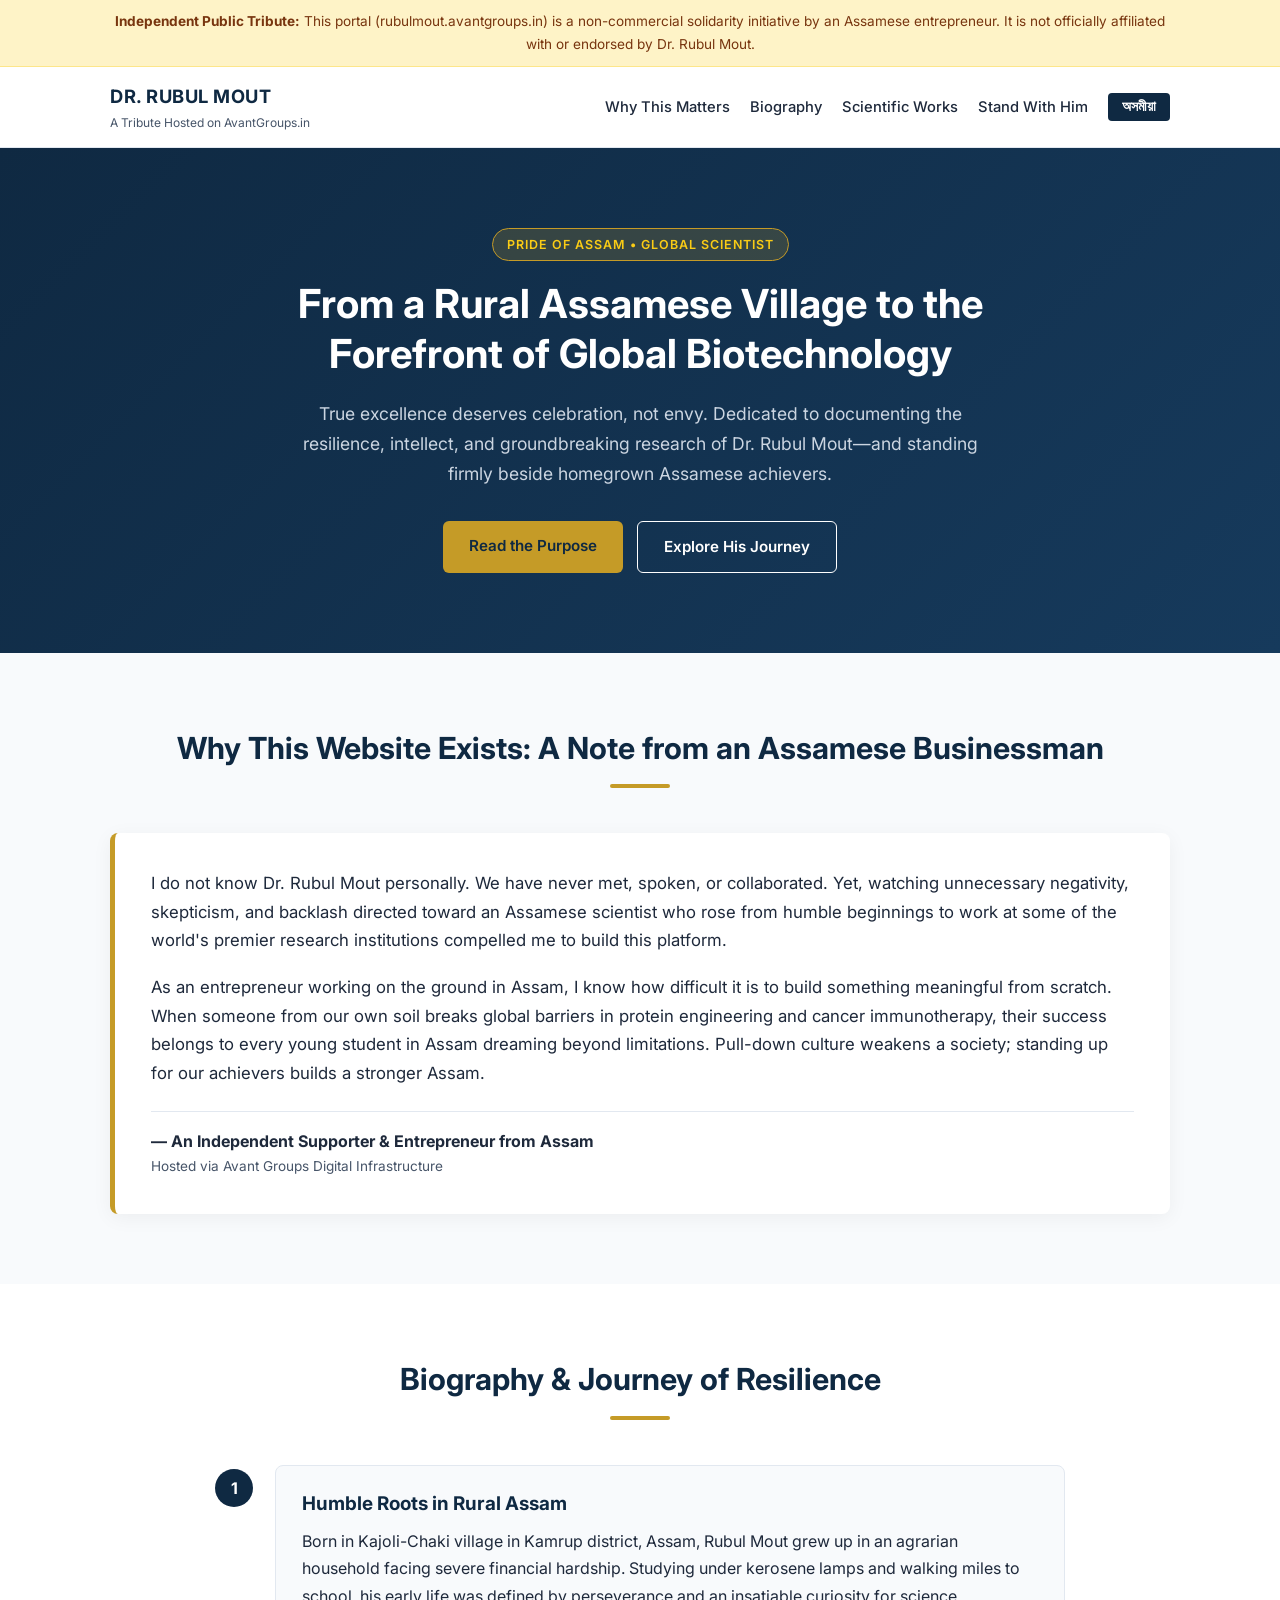
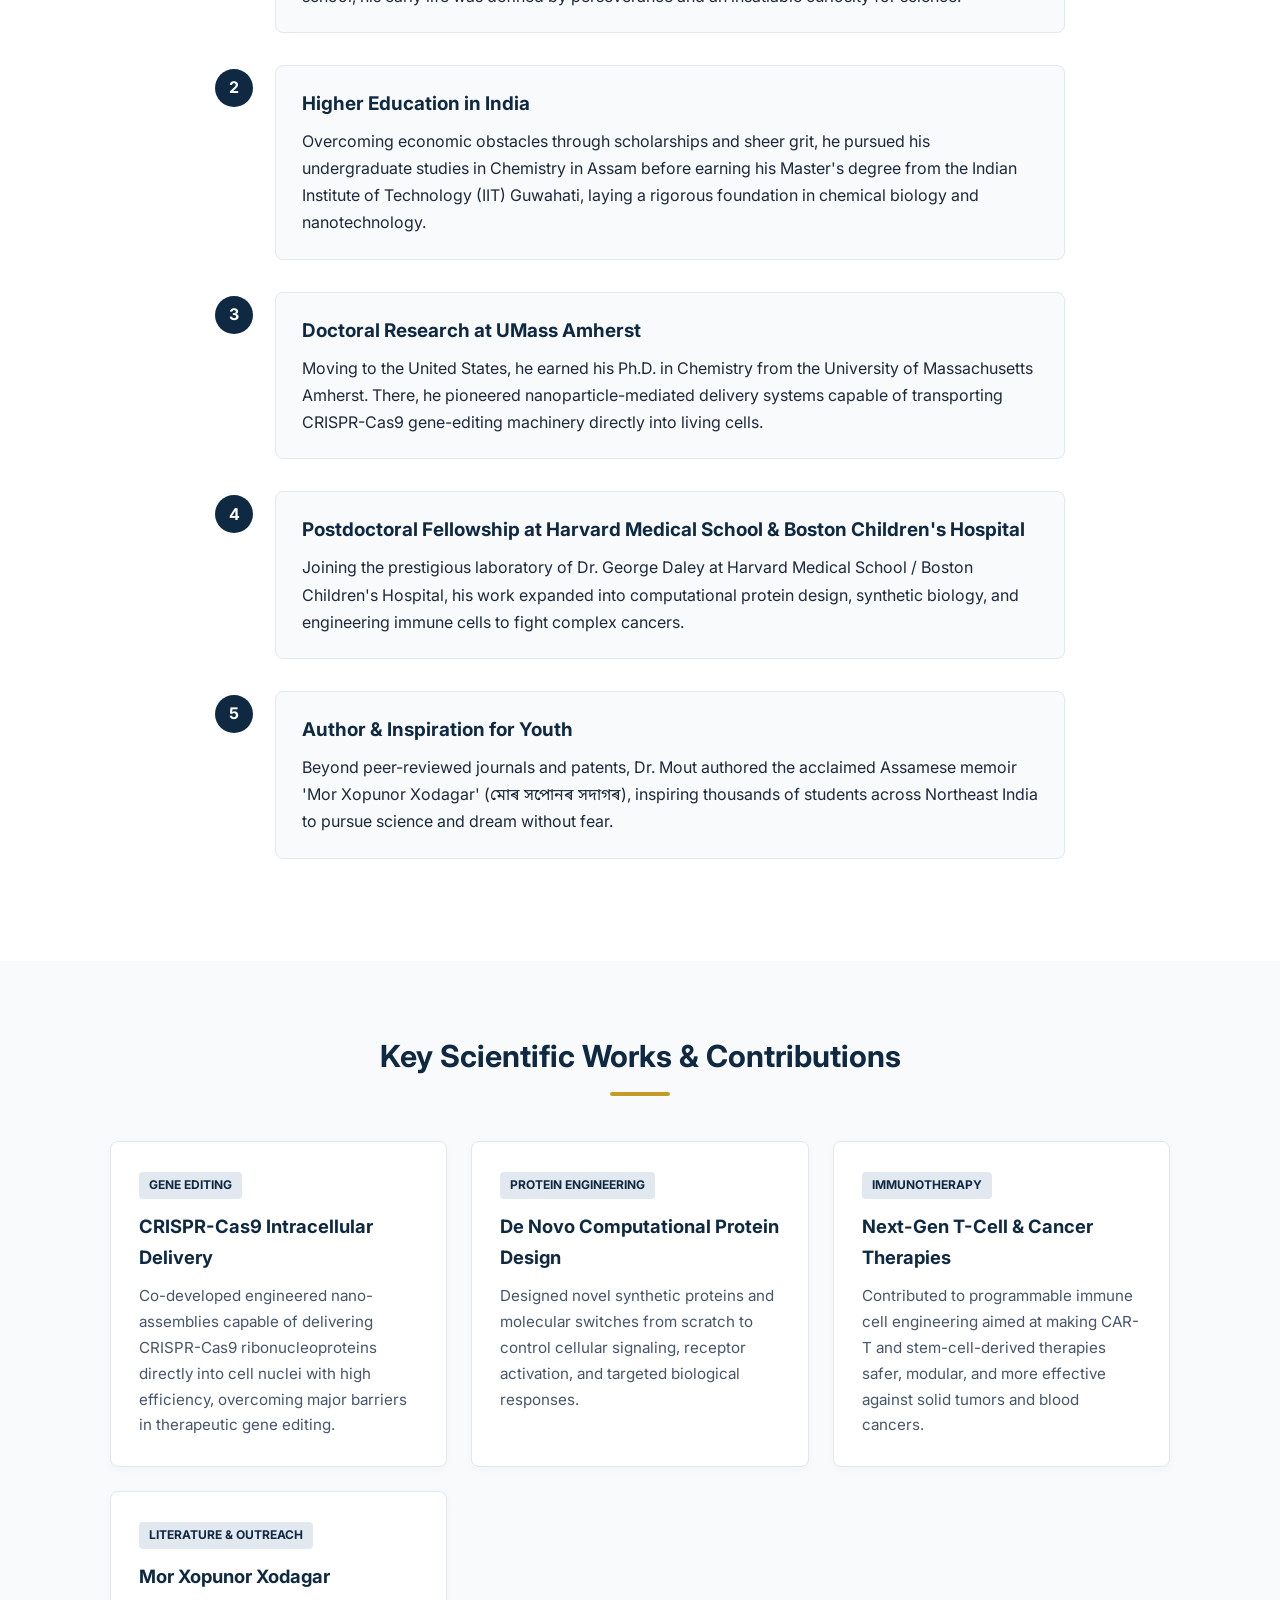
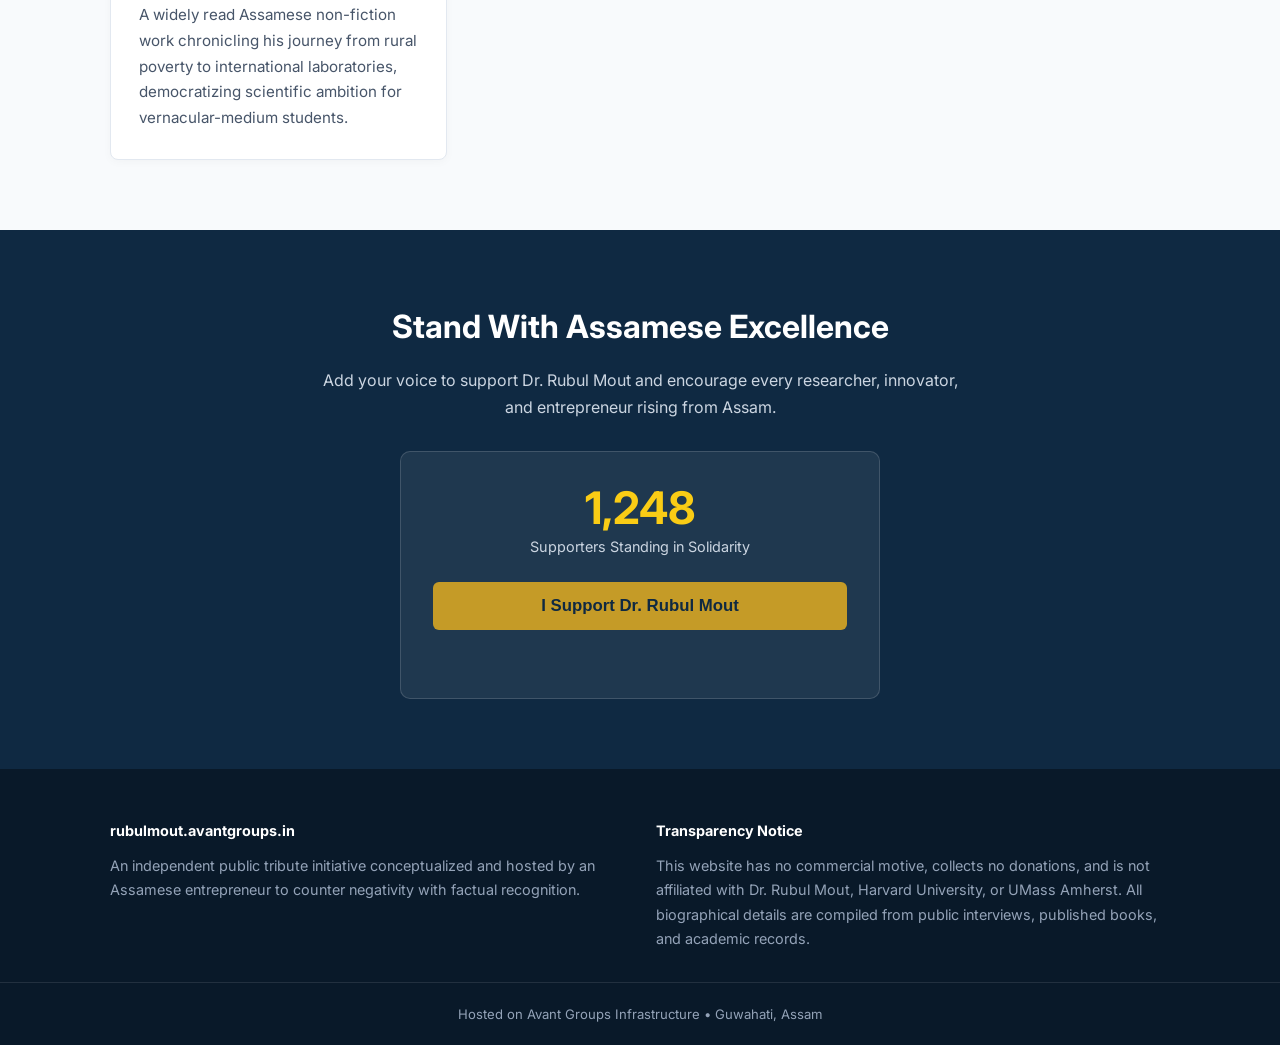
==== index.html @ 5e3ca225 "Add files via upload" ====
<!DOCTYPE html>
<html lang="en">
<head>
  <meta charset="UTF-8" />
  <meta name="viewport" content="width=device-width, initial-scale=1.0" />
  <title>Dr. Rubul Mout — A Tribute to Assamese Scientific Excellence | Avant Groups Initiative</title>
  <meta name="description" content="An independent tribute by an Assamese entrepreneur celebrating the life, struggles, and global scientific contributions of Dr. Rubul Mout." />
  <link rel="stylesheet" href="style.css" />
  <link rel="preconnect" href="https://fonts.googleapis.com">
  <link rel="preconnect" href="https://fonts.gstatic.com" crossorigin>
  <link href="https://fonts.googleapis.com/css2?family=Inter:wght@300;400;600;700&family=Noto+Sans+Bengali:wght@400;600;700&display=swap" rel="stylesheet">
</head>
<body>

  <!-- Top Disclaimer Banner -->
  <div class="disclaimer-bar">
    <div class="container">
      <p data-en="<strong>Independent Public Tribute:</strong> This portal (rubulmout.avantgroups.in) is a non-commercial solidarity initiative by an Assamese entrepreneur. It is not officially affiliated with or endorsed by Dr. Rubul Mout."
         data-as="<strong>স্বতন্ত্ৰ ৰাজহুৱা শ্ৰদ্ধাঞ্জলি:</strong> এই ৱেবছাইটটো (rubulmout.avantgroups.in) এজন অসমীয়া উদ্যোগীৰ এক অ-বাণিজ্যিক সংহতিমূলক পদক্ষেপ। ড° ৰুবুল মাউটৰ সৈতে ইয়াৰ কোনো আনুষ্ঠানিক সম্পৰ্ক নাই।">
        <strong>Independent Public Tribute:</strong> This portal (rubulmout.avantgroups.in) is a non-commercial solidarity initiative by an Assamese entrepreneur. It is not officially affiliated with or endorsed by Dr. Rubul Mout.
      </p>
    </div>
  </div>

  <!-- Navigation -->
  <header class="navbar">
    <div class="container nav-flex">
      <a href="#" class="brand">
        <span class="brand-main">DR. RUBUL MOUT</span>
        <span class="brand-sub">A Tribute Hosted on AvantGroups.in</span>
      </a>
      <nav class="nav-links">
        <a href="#why-this-site" data-en="Why This Matters" data-as="এই পদক্ষেপ কিয়">Why This Matters</a>
        <a href="#biography" data-en="Biography" data-as="জীৱনী">Biography</a>
        <a href="#works" data-en="Scientific Works" data-as="বৈজ্ঞানিক অৱদান">Scientific Works</a>
        <a href="#solidarity" data-en="Stand With Him" data-as="সংহতি প্ৰকাশ">Stand With Him</a>
        <button id="lang-toggle" class="lang-btn">অসমীয়া</button>
      </nav>
    </div>
  </header>

  <!-- Hero Section -->
  <section class="hero">
    <div class="container hero-content">
      <span class="badge" data-en="PRIDE OF ASSAM • GLOBAL SCIENTIST" data-as="অসমৰ গৌৰৱ • বিশ্ববিখ্যাত বিজ্ঞানী">PRIDE OF ASSAM • GLOBAL SCIENTIST</span>
      <h1 data-en="From a Rural Assamese Village to the Forefront of Global Biotechnology"
          data-as="অসমৰ এখন গাঁৱৰ পৰা বিশ্বৰ জৈৱ-প্ৰযুক্তিৰ শীৰ্ষলৈ">
        From a Rural Assamese Village to the Forefront of Global Biotechnology
      </h1>
      <p class="hero-lead"
         data-en="True excellence deserves celebration, not envy. Dedicated to documenting the resilience, intellect, and groundbreaking research of Dr. Rubul Mout—and standing firmly beside homegrown Assamese achievers."
         data-as="প্ৰকৃত প্ৰতিভা ঈৰ্ষাৰ নহয়, সন্মানৰ যোগ্য। ড° ৰুবুল মাউটৰ জীৱন সংগ্ৰাম, মেধা আৰু বৈজ্ঞানিক গৱেষণাক বিশ্ব দৰবাৰত তুলি ধৰাৰ এক বিনম্ৰ প্ৰয়াস।">
        True excellence deserves celebration, not envy. Dedicated to documenting the resilience, intellect, and groundbreaking research of Dr. Rubul Mout—and standing firmly beside homegrown Assamese achievers.
      </p>
      <div class="hero-actions">
        <a href="#why-this-site" class="btn btn-primary" data-en="Read the Purpose" data-as="উদ্দেশ্য পঢ়ক">Read the Purpose</a>
        <a href="#biography" class="btn btn-outline" data-en="Explore His Journey" data-as="জীৱন পৰিক্ৰমা চাওক">Explore His Journey</a>
      </div>
    </div>
  </section>

  <!-- Why This Website Exists (Founder's Note) -->
  <section id="why-this-site" class="section bg-light">
    <div class="container">
      <div class="section-header">
        <h2 data-en="Why This Website Exists: A Note from an Assamese Businessman"
            data-as="এই ৱেবছাইটটো কিয় নিৰ্মাণ কৰা হৈছে: এজন অসমীয়া ব্যৱসায়ীৰ মনৰ কথা">
          Why This Website Exists: A Note from an Assamese Businessman
        </h2>
        <div class="underline"></div>
      </div>

      <div class="statement-card">
        <p data-en="I do not know Dr. Rubul Mout personally. We have never met, spoken, or collaborated. Yet, watching unnecessary negativity, skepticism, and backlash directed toward an Assamese scientist who rose from humble beginnings to work at some of the world's premier research institutions compelled me to build this platform."
           data-as="মই ড° ৰুবুল মাউটক ব্যক্তিগতভাৱে চিনি নাপাওঁ। আমাৰ কেতিয়াও সাক্ষাৎ বা কথা-বতৰা হোৱা নাই। কিন্তু সাধাৰণ অৱস্থাৰ পৰা উঠি গৈ বিশ্বৰ আগশাৰীৰ গৱেষণা প্ৰতিষ্ঠানত কাম কৰা এজন অসমীয়া বিজ্ঞানীৰ বিৰুদ্ধে চলা অহেতুক নেতিবাচকতা আৰু সমালোচনা দেখি মই এই মঞ্চখন গঢ়ি তুলিবলৈ বাধ্য হ'লোঁ।">
          I do not know Dr. Rubul Mout personally. We have never met, spoken, or collaborated. Yet, watching unnecessary negativity, skepticism, and backlash directed toward an Assamese scientist who rose from humble beginnings to work at some of the world's premier research institutions compelled me to build this platform.
        </p>
        <p data-en="As an entrepreneur working on the ground in Assam, I know how difficult it is to build something meaningful from scratch. When someone from our own soil breaks global barriers in protein engineering and cancer immunotherapy, their success belongs to every young student in Assam dreaming beyond limitations. Pull-down culture weakens a society; standing up for our achievers builds a stronger Assam."
           data-as="অসমৰ মাটিত কাম কৰা এজন উদ্যোগী হিচাপে মই জানো যে শূন্যৰ পৰা কিবা এটা গঢ়ি তোলাটো কিমান কঠিন। যেতিয়া আমাৰ মাটিৰ কোনো সন্তানে প্ৰটিন ইঞ্জিনিয়াৰিং আৰু কৰ্কট ৰোগৰ গৱেষণাত বিশ্বজোৰা সফলতা লাভ কৰে, সেই সফলতা অসমৰ প্ৰতিজন ছাত্ৰ-ছাত্ৰীৰ বাবে প্ৰেৰণা।">
          As an entrepreneur working on the ground in Assam, I know how difficult it is to build something meaningful from scratch. When someone from our own soil breaks global barriers in protein engineering and cancer immunotherapy, their success belongs to every young student in Assam dreaming beyond limitations. Pull-down culture weakens a society; standing up for our achievers builds a stronger Assam.
        </p>
        <div class="signature">
          <strong data-en="— An Independent Supporter & Entrepreneur from Assam" data-as="— অসমৰ এজন স্বতন্ত্ৰ সমৰ্থক আৰু উদ্যোগী">— An Independent Supporter & Entrepreneur from Assam</strong>
          <span>Hosted via Avant Groups Digital Infrastructure</span>
        </div>
      </div>
    </div>
  </section>

  <!-- Biography Timeline -->
  <section id="biography" class="section">
    <div class="container">
      <div class="section-header">
        <h2 data-en="Biography & Journey of Resilience" data-as="জীৱনী আৰু সংগ্ৰামৰ যাত্ৰা">Biography & Journey of Resilience</h2>
        <div class="underline"></div>
      </div>

      <div class="timeline">
        <div class="timeline-item">
          <div class="timeline-marker">1</div>
          <div class="timeline-content">
            <h3 data-en="Humble Roots in Rural Assam" data-as="অসমৰ গ্ৰাম্য জীৱনৰ আৰম্ভণি">Humble Roots in Rural Assam</h3>
            <p data-en="Born in Kajoli-Chaki village in Kamrup district, Assam, Rubul Mout grew up in an agrarian household facing severe financial hardship. Studying under kerosene lamps and walking miles to school, his early life was defined by perseverance and an insatiable curiosity for science."
               data-as="কামৰূপ জিলাৰ কাজলীচকী গাঁৱত জন্মগ্ৰহণ কৰা ৰুবুল মাউটৰ শৈশৱ অতি দৰিদ্ৰতাৰ মাজেৰে পাৰ হৈছিল। কেৰাচিন চাকিৰ পোহৰত পঢ়া-শুনা কৰি তেওঁ বিজ্ঞানৰ প্ৰতি গভীৰ আগ্ৰহ গঢ়ি তুলিছিল।">
              Born in Kajoli-Chaki village in Kamrup district, Assam, Rubul Mout grew up in an agrarian household facing severe financial hardship. Studying under kerosene lamps and walking miles to school, his early life was defined by perseverance and an insatiable curiosity for science.
            </p>
          </div>
        </div>

        <div class="timeline-item">
          <div class="timeline-marker">2</div>
          <div class="timeline-content">
            <h3 data-en="Higher Education in India" data-as="ভাৰতত উচ্চ শিক্ষা">Higher Education in India</h3>
            <p data-en="Overcoming economic obstacles through scholarships and sheer grit, he pursued his undergraduate studies in Chemistry in Assam before earning his Master's degree from the Indian Institute of Technology (IIT) Guwahati, laying a rigorous foundation in chemical biology and nanotechnology."
               data-as="বৃত্তি আৰু কঠোৰ পৰিশ্ৰমৰ জৰিয়তে তেওঁ অসমত ৰসায়ন বিজ্ঞানত স্নাতক ডিগ্ৰী লাভ কৰে আৰু পৰৱৰ্তী সময়ত আই আই টি গুৱাহাটী (IIT Guwahati) ৰ পৰা স্নাতকোত্তৰ ডিগ্ৰী অৰ্জন কৰে।">
              Overcoming economic obstacles through scholarships and sheer grit, he pursued his undergraduate studies in Chemistry in Assam before earning his Master's degree from the Indian Institute of Technology (IIT) Guwahati, laying a rigorous foundation in chemical biology and nanotechnology.
            </p>
          </div>
        </div>

        <div class="timeline-item">
          <div class="timeline-marker">3</div>
          <div class="timeline-content">
            <h3 data-en="Doctoral Research at UMass Amherst" data-as="আমেৰিকাত ডক্টৰেট গৱেষণা">Doctoral Research at UMass Amherst</h3>
            <p data-en="Moving to the United States, he earned his Ph.D. in Chemistry from the University of Massachusetts Amherst. There, he pioneered nanoparticle-mediated delivery systems capable of transporting CRISPR-Cas9 gene-editing machinery directly into living cells."
               data-as="আমেৰিকা যুক্তৰাষ্ট্ৰৰ ইউনিভাৰ্চিটি অৱ মেছাচুচেটছ এমহাৰ্ষ্টৰ পৰা তেওঁ ৰসায়ন বিজ্ঞানত পি এইচ ডি লাভ কৰে। ইয়াত তেওঁ CRISPR-Cas9 জিন সম্পাদনা প্ৰযুক্তিৰ ওপৰত গুৰুত্বপূৰ্ণ গৱেষণা চলায়।">
              Moving to the United States, he earned his Ph.D. in Chemistry from the University of Massachusetts Amherst. There, he pioneered nanoparticle-mediated delivery systems capable of transporting CRISPR-Cas9 gene-editing machinery directly into living cells.
            </p>
          </div>
        </div>

        <div class="timeline-item">
          <div class="timeline-marker">4</div>
          <div class="timeline-content">
            <h3 data-en="Postdoctoral Fellowship at Harvard Medical School & Boston Children's Hospital" data-as="হাৰ্ভাৰ্ড মেডিকেল স্কুলত গৱেষণা">Postdoctoral Fellowship at Harvard Medical School & Boston Children's Hospital</h3>
            <p data-en="Joining the prestigious laboratory of Dr. George Daley at Harvard Medical School / Boston Children's Hospital, his work expanded into computational protein design, synthetic biology, and engineering immune cells to fight complex cancers."
               data-as="হাৰ্ভাৰ্ড মেডিকেল স্কুল আৰু বষ্টন চিলড্ৰেনছ হস্পিটেলত ড° জৰ্জ ডেলীৰ গৱেষণাগাৰত যোগদান কৰি তেওঁ কৃত্ৰিম প্ৰটিন ডিজাইন আৰু কৰ্কট ৰোগ প্ৰতিৰোধী কোষৰ ওপৰত গৱেষণা আগবঢ়াই নিয়ে।">
              Joining the prestigious laboratory of Dr. George Daley at Harvard Medical School / Boston Children's Hospital, his work expanded into computational protein design, synthetic biology, and engineering immune cells to fight complex cancers.
            </p>
          </div>
        </div>

        <div class="timeline-item">
          <div class="timeline-marker">5</div>
          <div class="timeline-content">
            <h3 data-en="Author & Inspiration for Youth" data-as="লেখক আৰু যুৱপ্ৰজন্মৰ অনুপ্ৰেৰণা">Author & Inspiration for Youth</h3>
            <p data-en="Beyond peer-reviewed journals and patents, Dr. Mout authored the acclaimed Assamese memoir 'Mor Xopunor Xodagar' (মোৰ সপোনৰ সদাগৰ), inspiring thousands of students across Northeast India to pursue science and dream without fear."
               data-as="বৈজ্ঞানিক গৱেষণা পত্ৰৰ উপৰিও তেওঁ জনপ্ৰিয় অসমীয়া আত্মজীৱনীমূলক গ্ৰন্থ 'মোৰ সপোনৰ সদাগৰ' ৰচনা কৰি উত্তৰ-পূৰ্বাঞ্চলৰ হাজাৰ হাজাৰ ছাত্ৰ-ছাত্ৰীক অনুপ্ৰাণিত কৰিছে।">
              Beyond peer-reviewed journals and patents, Dr. Mout authored the acclaimed Assamese memoir 'Mor Xopunor Xodagar' (মোৰ সপোনৰ সদাগৰ), inspiring thousands of students across Northeast India to pursue science and dream without fear.
            </p>
          </div>
        </div>
      </div>
    </div>
  </section>

  <!-- Key Scientific Works -->
  <section id="works" class="section bg-light">
    <div class="container">
      <div class="section-header">
        <h2 data-en="Key Scientific Works & Contributions" data-as="প্ৰধান বৈজ্ঞানিক গৱেষণা আৰু অৱদান">Key Scientific Works & Contributions</h2>
        <div class="underline"></div>
      </div>

      <div class="cards-grid">
        <div class="work-card">
          <div class="card-tag">Gene Editing</div>
          <h3 data-en="CRISPR-Cas9 Intracellular Delivery" data-as="CRISPR-Cas9 জিন সম্পাদনা প্ৰযুক্তি">CRISPR-Cas9 Intracellular Delivery</h3>
          <p data-en="Co-developed engineered nano-assemblies capable of delivering CRISPR-Cas9 ribonucleoproteins directly into cell nuclei with high efficiency, overcoming major barriers in therapeutic gene editing."
             data-as="কোষৰ ভিতৰলৈ পোনপটীয়াকৈ CRISPR-Cas9 প্ৰটিন প্ৰেৰণ কৰিব পৰা নেন'-প্ৰযুক্তি উদ্ভাৱনত গুৰুত্বপূৰ্ণ ভূমিকা পালন কৰিছে।">
            Co-developed engineered nano-assemblies capable of delivering CRISPR-Cas9 ribonucleoproteins directly into cell nuclei with high efficiency, overcoming major barriers in therapeutic gene editing.
          </p>
        </div>

        <div class="work-card">
          <div class="card-tag">Protein Engineering</div>
          <h3 data-en="De Novo Computational Protein Design" data-as="কৃত্ৰিম প্ৰটিন ডিজাইন">De Novo Computational Protein Design</h3>
          <p data-en="Designed novel synthetic proteins and molecular switches from scratch to control cellular signaling, receptor activation, and targeted biological responses."
             data-as="কোষীয় সংকেত নিয়ন্ত্ৰণ কৰিব পৰা নতুন কৃত্ৰিম প্ৰটিন আৰু আণৱিক ছুইচ ডিজাইন কৰিছে।">
            Designed novel synthetic proteins and molecular switches from scratch to control cellular signaling, receptor activation, and targeted biological responses.
          </p>
        </div>

        <div class="work-card">
          <div class="card-tag">Immunotherapy</div>
          <h3 data-en="Next-Gen T-Cell & Cancer Therapies" data-as="কৰ্কট ৰোগৰ ইমিউন'থেৰাপী">Next-Gen T-Cell & Cancer Therapies</h3>
          <p data-en="Contributed to programmable immune cell engineering aimed at making CAR-T and stem-cell-derived therapies safer, modular, and more effective against solid tumors and blood cancers."
             data-as="কৰ্কট ৰোগৰ বিৰুদ্ধে যুঁজিবলৈ উন্নত টি-চেল (T-Cell) আৰু ষ্টেম চেল থেৰাপীৰ বিকাশত অৱদান আগবঢ়াইছে।">
            Contributed to programmable immune cell engineering aimed at making CAR-T and stem-cell-derived therapies safer, modular, and more effective against solid tumors and blood cancers.
          </p>
        </div>

        <div class="work-card">
          <div class="card-tag">Literature & Outreach</div>
          <h3 data-en="Mor Xopunor Xodagar" data-as="মোৰ সপোনৰ সদাগৰ">Mor Xopunor Xodagar</h3>
          <p data-en="A widely read Assamese non-fiction work chronicling his journey from rural poverty to international laboratories, democratizing scientific ambition for vernacular-medium students."
             data-as="গাঁৱৰ দৰিদ্ৰতাৰ পৰা বিশ্বৰ আগশাৰীৰ গৱেষণাগাৰলৈ যোৱা যাত্ৰাৰ কাহিনীৰে অসমীয়া মাধ্যমৰ ছাত্ৰ-ছাত্ৰীক উৎসাহিত কৰা এক অনন্য গ্ৰন্থ।">
            A widely read Assamese non-fiction work chronicling his journey from rural poverty to international laboratories, democratizing scientific ambition for vernacular-medium students.
          </p>
        </div>
      </div>
    </div>
  </section>

  <!-- Solidarity Counter / Wall -->
  <section id="solidarity" class="section solidarity-section">
    <div class="container text-center">
      <h2 data-en="Stand With Assamese Excellence" data-as="অসমীয়া প্ৰতিভাৰ পক্ষত থিয় দিয়ক">Stand With Assamese Excellence</h2>
      <p class="solidarity-desc"
         data-en="Add your voice to support Dr. Rubul Mout and encourage every researcher, innovator, and entrepreneur rising from Assam."
         data-as="ড° ৰুবুল মাউটৰ সমৰ্থনত আপোনাৰ সংহতি জনাওক আৰু অসমৰ প্ৰতিজন গৱেষক তথা উদ্ভাৱকক উৎসাহিত কৰক।">
        Add your voice to support Dr. Rubul Mout and encourage every researcher, innovator, and entrepreneur rising from Assam.
      </p>

      <div class="support-box">
        <div class="counter-display">
          <span id="support-count">1,248</span>
          <small data-en="Supporters Standing in Solidarity" data-as="জনে সংহতি প্ৰকাশ কৰিছে">Supporters Standing in Solidarity</small>
        </div>
        <button id="pledge-btn" class="btn btn-primary btn-large" data-en="I Support Dr. Rubul Mout" data-as="মই ড° ৰুবুল মাউটক সমৰ্থন কৰোঁ">
          I Support Dr. Rubul Mout
        </button>
        <p id="pledge-feedback" class="pledge-msg"></p>
      </div>
    </div>
  </section>

  <!-- Footer -->
  <footer class="footer">
    <div class="container footer-grid">
      <div>
        <h4>rubulmout.avantgroups.in</h4>
        <p data-en="An independent public tribute initiative conceptualized and hosted by an Assamese entrepreneur to counter negativity with factual recognition."
           data-as="নেতিবাচকতাৰ বিৰুদ্ধে তথ্যভিত্তিক স্বীকৃতি দাঙি ধৰিবলৈ এজন অসমীয়া উদ্যোগীয়ে গ্ৰহণ কৰা এক স্বতন্ত্ৰ পদক্ষেপ।">
          An independent public tribute initiative conceptualized and hosted by an Assamese entrepreneur to counter negativity with factual recognition.
        </p>
      </div>
      <div>
        <h4>Transparency Notice</h4>
        <p>This website has no commercial motive, collects no donations, and is not affiliated with Dr. Rubul Mout, Harvard University, or UMass Amherst. All biographical details are compiled from public interviews, published books, and academic records.</p>
      </div>
    </div>
    <div class="footer-bottom">
      <p>Hosted on Avant Groups Infrastructure • Guwahati, Assam</p>
    </div>
  </footer>

  <script src="script.js"></script>
</body>
</html>
---- style.css ----
:root {
  --primary: #0f2942;
  --primary-light: #1c446b;
  --accent: #c59b27;
  --accent-hover: #a8821d;
  --text-dark: #1e293b;
  --text-muted: #475569;
  --bg-light: #f8fafc;
  --white: #ffffff;
  --border: #e2e8f0;
}

* {
  box-sizing: border-box;
  margin: 0;
  padding: 0;
}

html {
  scroll-behavior: smooth;
}

body {
  font-family: 'Inter', 'Noto Sans Bengali', sans-serif;
  color: var(--text-dark);
  line-height: 1.7;
  background-color: var(--white);
}

.container {
  max-width: 1100px;
  margin: 0 auto;
  padding: 0 20px;
}

/* Disclaimer Bar */
.disclaimer-bar {
  background-color: #fef3c7;
  color: #78350f;
  font-size: 0.85rem;
  padding: 10px 0;
  border-bottom: 1px solid #fde68a;
  text-align: center;
}

/* Navbar */
.navbar {
  background: var(--white);
  border-bottom: 1px solid var(--border);
  position: sticky;
  top: 0;
  z-index: 100;
  padding: 14px 0;
}

.nav-flex {
  display: flex;
  justify-content: space-between;
  align-items: center;
  flex-wrap: wrap;
  gap: 12px;
}

.brand {
  text-decoration: none;
  display: flex;
  flex-direction: column;
}

.brand-main {
  font-weight: 700;
  font-size: 1.15rem;
  color: var(--primary);
  letter-spacing: 0.5px;
}

.brand-sub {
  font-size: 0.75rem;
  color: var(--text-muted);
}

.nav-links {
  display: flex;
  align-items: center;
  gap: 20px;
  flex-wrap: wrap;
}

.nav-links a {
  text-decoration: none;
  color: var(--text-dark);
  font-weight: 500;
  font-size: 0.92rem;
  transition: color 0.2s;
}

.nav-links a:hover {
  color: var(--accent);
}

.lang-btn {
  background: var(--primary);
  color: var(--white);
  border: none;
  padding: 6px 14px;
  border-radius: 4px;
  font-weight: 600;
  cursor: pointer;
  font-size: 0.85rem;
}

.lang-btn:hover {
  background: var(--primary-light);
}

/* Hero */
.hero {
  background: linear-gradient(135deg, var(--primary) 0%, #163a5c 100%);
  color: var(--white);
  padding: 80px 0;
  text-align: center;
}

.badge {
  display: inline-block;
  background: rgba(197, 155, 39, 0.2);
  border: 1px solid var(--accent);
  color: #facc15;
  padding: 5px 14px;
  border-radius: 20px;
  font-size: 0.78rem;
  font-weight: 600;
  letter-spacing: 1px;
  margin-bottom: 18px;
}

.hero h1 {
  font-size: 2.5rem;
  max-width: 820px;
  margin: 0 auto 20px;
  line-height: 1.25;
}

.hero-lead {
  max-width: 720px;
  margin: 0 auto 32px;
  font-size: 1.1rem;
  color: #cbd5e1;
}

.hero-actions {
  display: flex;
  justify-content: center;
  gap: 14px;
  flex-wrap: wrap;
}

.btn {
  display: inline-block;
  padding: 12px 26px;
  border-radius: 6px;
  text-decoration: none;
  font-weight: 600;
  font-size: 0.95rem;
  cursor: pointer;
  transition: all 0.2s;
  border: none;
}

.btn-primary {
  background: var(--accent);
  color: var(--primary);
}

.btn-primary:hover {
  background: var(--accent-hover);
  color: var(--white);
}

.btn-outline {
  border: 1.5px solid var(--white);
  color: var(--white);
  background: transparent;
}

.btn-outline:hover {
  background: var(--white);
  color: var(--primary);
}

/* Sections */
.section {
  padding: 70px 0;
}

.bg-light {
  background-color: var(--bg-light);
}

.section-header {
  text-align: center;
  margin-bottom: 45px;
}

.section-header h2 {
  font-size: 1.9rem;
  color: var(--primary);
  margin-bottom: 10px;
}

.underline {
  width: 60px;
  height: 4px;
  background: var(--accent);
  margin: 0 auto;
  border-radius: 2px;
}

/* Statement Card */
.statement-card {
  background: var(--white);
  border-left: 5px solid var(--accent);
  padding: 36px;
  border-radius: 8px;
  box-shadow: 0 4px 20px rgba(0, 0, 0, 0.05);
}

.statement-card p {
  margin-bottom: 18px;
  font-size: 1.05rem;
  color: var(--text-dark);
}

.signature {
  margin-top: 24px;
  padding-top: 16px;
  border-top: 1px solid var(--border);
  display: flex;
  flex-direction: column;
}

.signature span {
  font-size: 0.85rem;
  color: var(--text-muted);
}

/* Timeline */
.timeline {
  position: relative;
  max-width: 850px;
  margin: 0 auto;
}

.timeline-item {
  display: flex;
  gap: 22px;
  margin-bottom: 32px;
}

.timeline-marker {
  flex-shrink: 0;
  width: 38px;
  height: 38px;
  background: var(--primary);
  color: var(--white);
  border-radius: 50%;
  display: flex;
  align-items: center;
  justify-content: center;
  font-weight: 700;
  margin-top: 4px;
}

.timeline-content {
  background: var(--bg-light);
  padding: 22px 26px;
  border-radius: 8px;
  border: 1px solid var(--border);
  flex: 1;
}

.timeline-content h3 {
  color: var(--primary);
  margin-bottom: 8px;
  font-size: 1.18rem;
}

/* Works Grid */
.cards-grid {
  display: grid;
  grid-template-columns: repeat(auto-fit, minmax(250px, 1fr));
  gap: 24px;
}

.work-card {
  background: var(--white);
  padding: 28px;
  border-radius: 8px;
  border: 1px solid var(--border);
  box-shadow: 0 2px 10px rgba(0, 0, 0, 0.03);
}

.card-tag {
  display: inline-block;
  font-size: 0.75rem;
  font-weight: 700;
  text-transform: uppercase;
  color: var(--primary);
  background: #e2e8f0;
  padding: 3px 10px;
  border-radius: 4px;
  margin-bottom: 12px;
}

.work-card h3 {
  color: var(--primary);
  font-size: 1.15rem;
  margin-bottom: 10px;
}

.work-card p {
  font-size: 0.95rem;
  color: var(--text-muted);
}

/* Solidarity */
.solidarity-section {
  background: var(--primary);
  color: var(--white);
  text-align: center;
}

.solidarity-section h2 {
  font-size: 2rem;
  margin-bottom: 12px;
}

.solidarity-desc {
  max-width: 650px;
  margin: 0 auto 30px;
  color: #cbd5e1;
}

.support-box {
  background: rgba(255, 255, 255, 0.07);
  border: 1px solid rgba(255, 255, 255, 0.15);
  max-width: 480px;
  margin: 0 auto;
  padding: 32px;
  border-radius: 10px;
}

.counter-display {
  margin-bottom: 22px;
}

.counter-display span {
  display: block;
  font-size: 2.8rem;
  font-weight: 700;
  color: #facc15;
  line-height: 1.1;
}

.counter-display small {
  color: #cbd5e1;
  font-size: 0.9rem;
}

.btn-large {
  width: 100%;
  font-size: 1.05rem;
  padding: 14px;
}

.pledge-msg {
  margin-top: 14px;
  font-size: 0.9rem;
  color: #86efac;
  min-height: 22px;
}

/* Footer */
.footer {
  background: #091929;
  color: #94a3b8;
  padding: 50px 0 20px;
  font-size: 0.9rem;
}

.footer-grid {
  display: grid;
  grid-template-columns: repeat(auto-fit, minmax(280px, 1fr));
  gap: 32px;
  margin-bottom: 30px;
}

.footer h4 {
  color: var(--white);
  margin-bottom: 10px;
}

.footer-bottom {
  text-align: center;
  padding-top: 20px;
  border-top: 1px solid rgba(255, 255, 255, 0.1);
  font-size: 0.82rem;
}

@media (max-width: 768px) {
  .hero h1 {
    font-size: 1.85rem;
  }
  .statement-card {
    padding: 24px;
  }
}
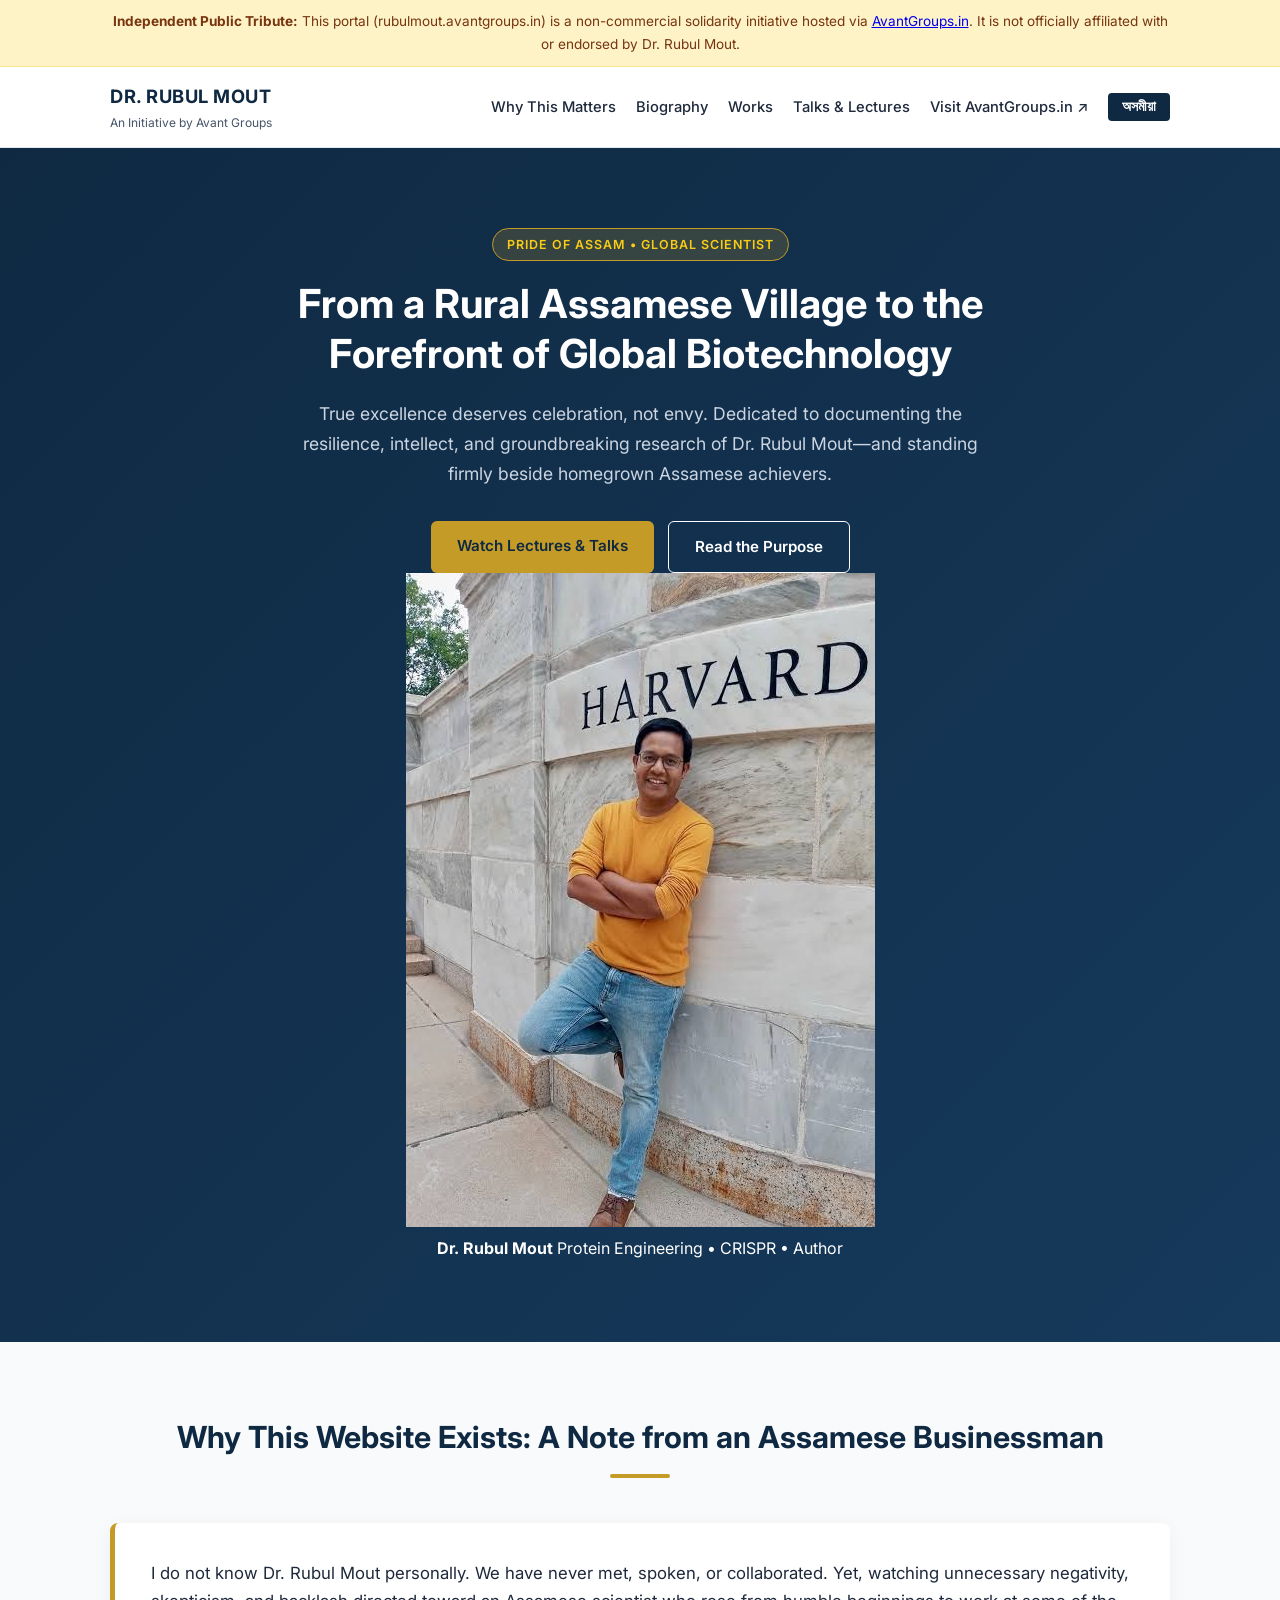
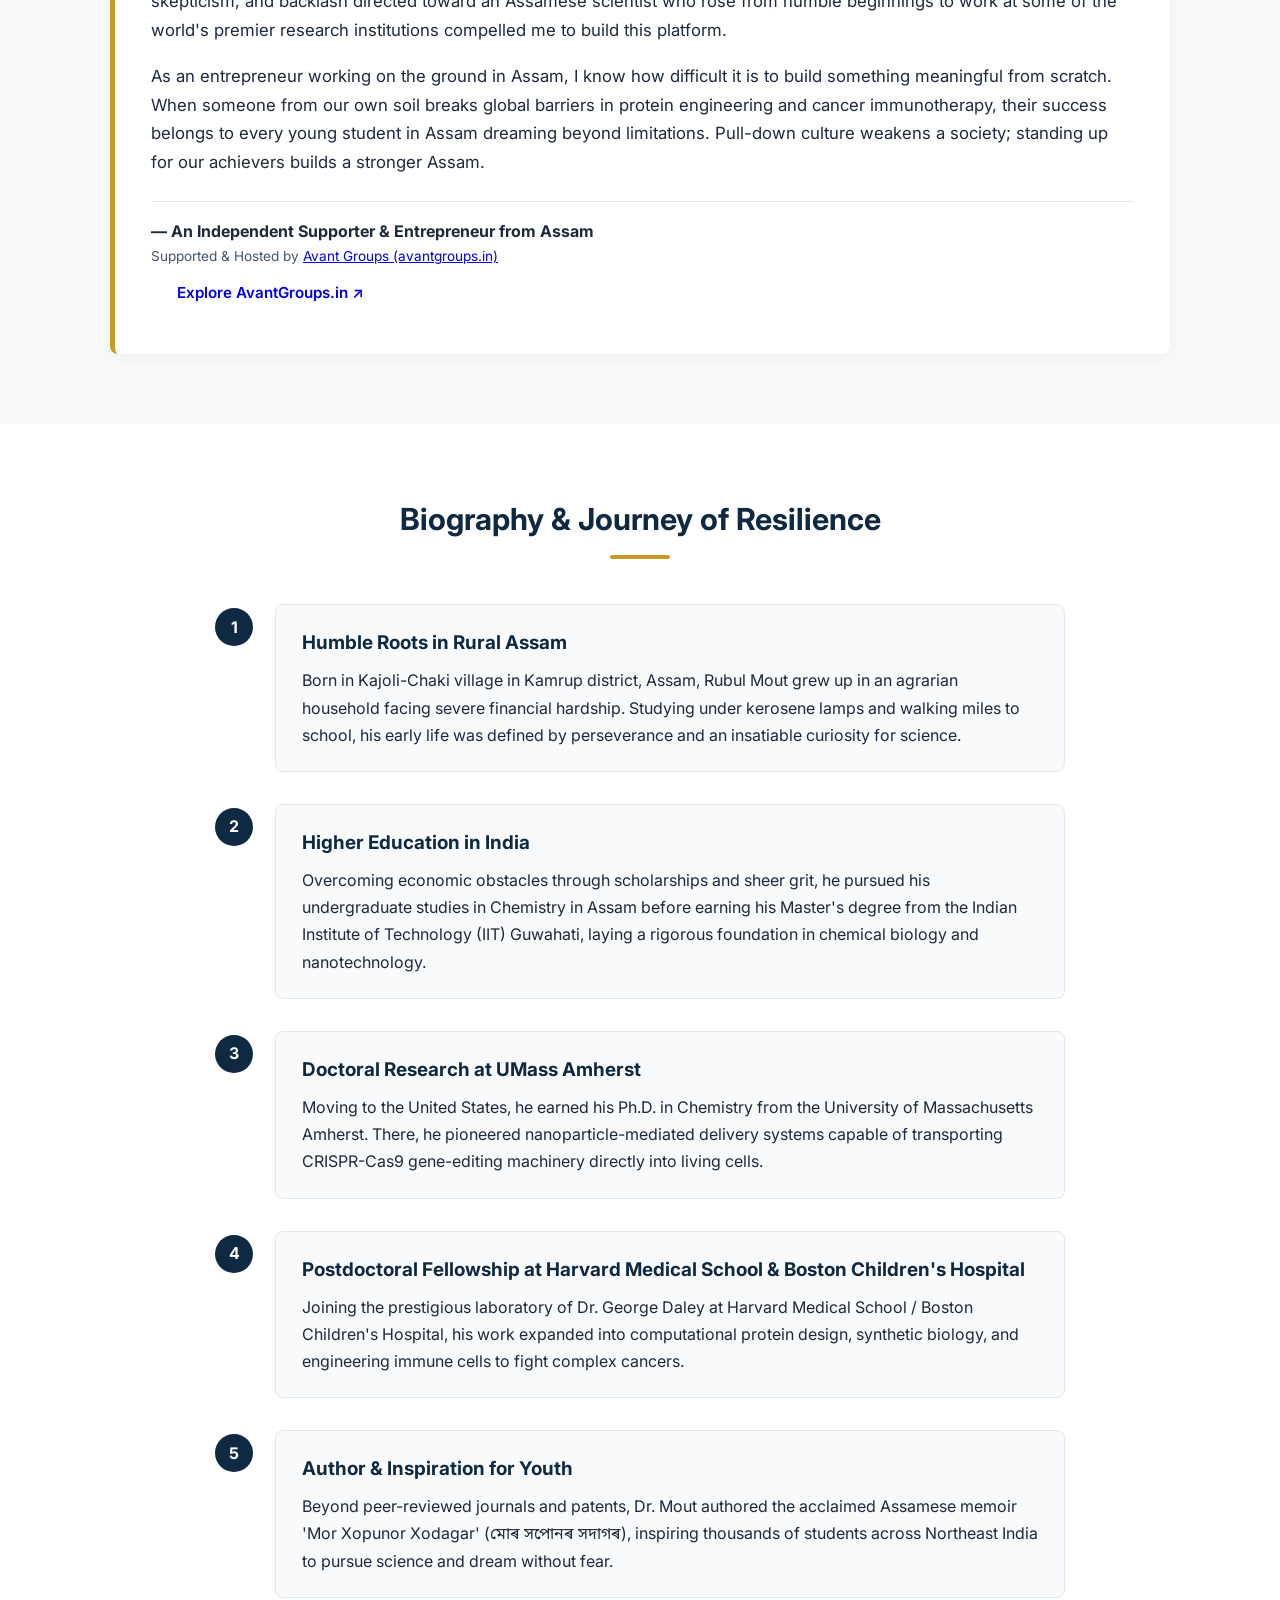
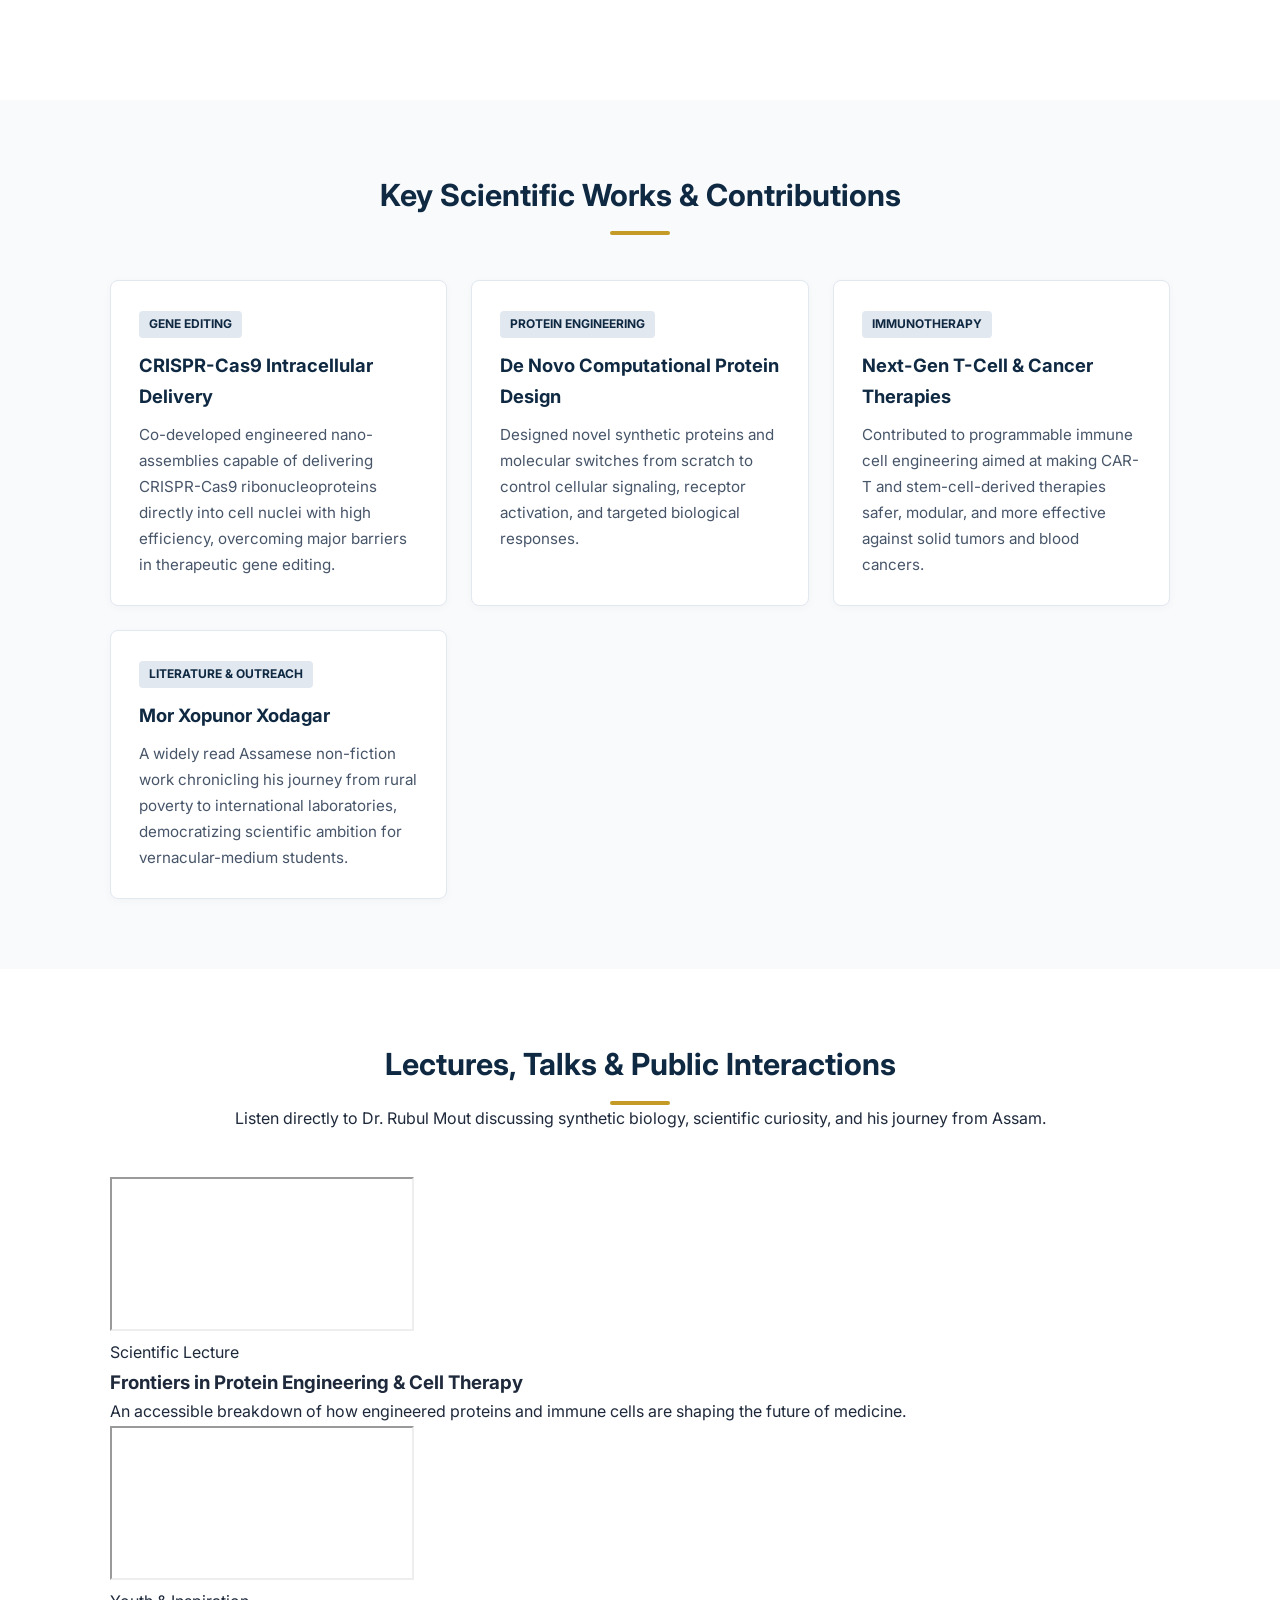
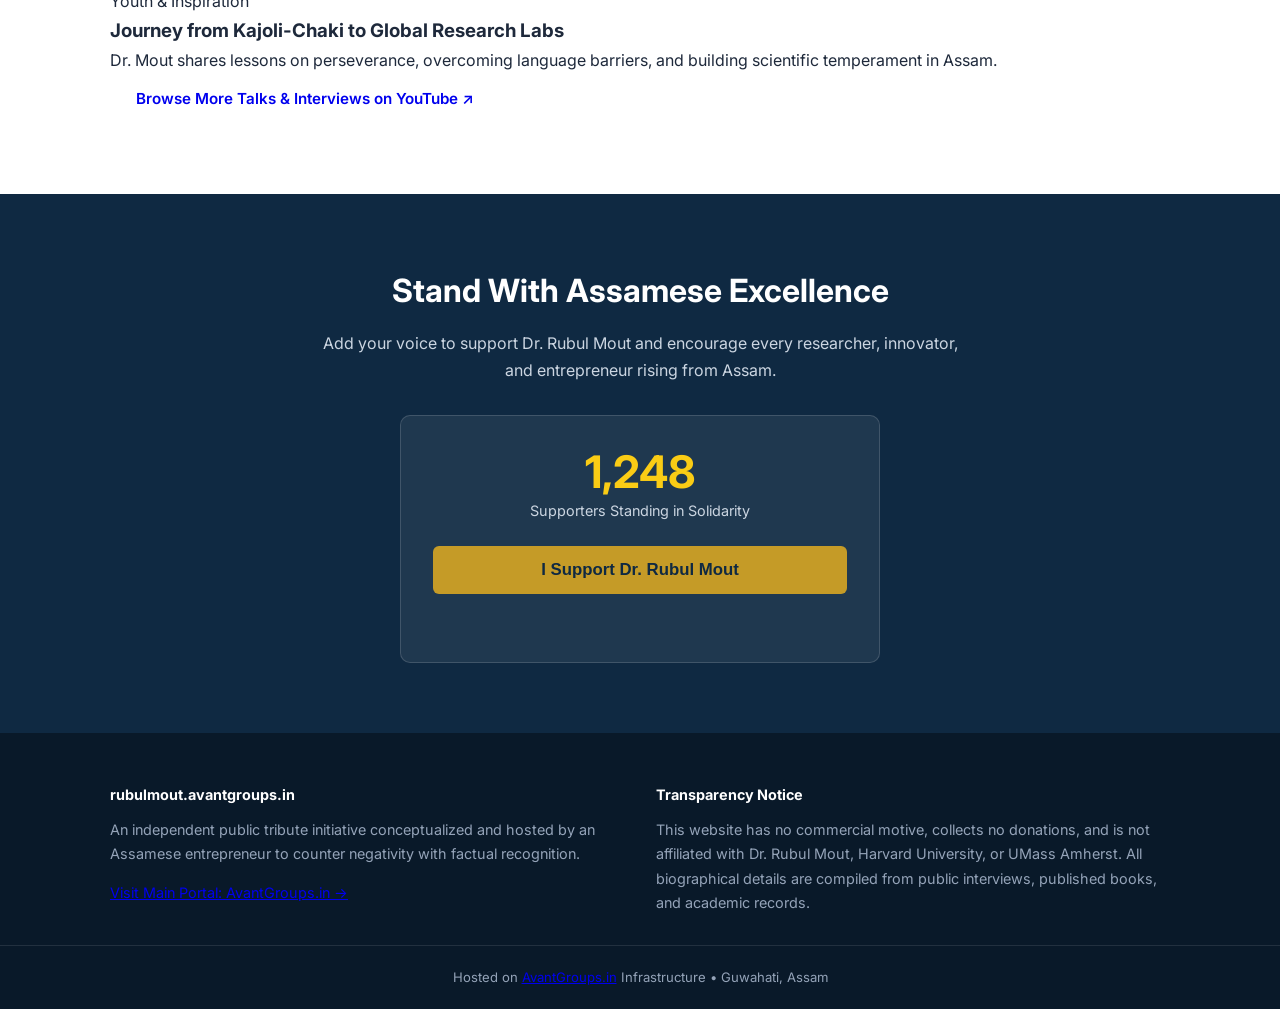
==== commit 3bee26c8: "Update index.html" ====
--- a/index.html
+++ b/index.html
@@ -15,9 +15,9 @@
   <!-- Top Disclaimer Banner -->
   <div class="disclaimer-bar">
     <div class="container">
-      <p data-en="<strong>Independent Public Tribute:</strong> This portal (rubulmout.avantgroups.in) is a non-commercial solidarity initiative by an Assamese entrepreneur. It is not officially affiliated with or endorsed by Dr. Rubul Mout."
-         data-as="<strong>স্বতন্ত্ৰ ৰাজহুৱা শ্ৰদ্ধাঞ্জলি:</strong> এই ৱেবছাইটটো (rubulmout.avantgroups.in) এজন অসমীয়া উদ্যোগীৰ এক অ-বাণিজ্যিক সংহতিমূলক পদক্ষেপ। ড° ৰুবুল মাউটৰ সৈতে ইয়াৰ কোনো আনুষ্ঠানিক সম্পৰ্ক নাই।">
-        <strong>Independent Public Tribute:</strong> This portal (rubulmout.avantgroups.in) is a non-commercial solidarity initiative by an Assamese entrepreneur. It is not officially affiliated with or endorsed by Dr. Rubul Mout.
+      <p data-en="<strong>Independent Public Tribute:</strong> This portal (rubulmout.avantgroups.in) is a non-commercial solidarity initiative hosted via <a href='https://avantgroups.in' target='_blank' rel='noopener'>AvantGroups.in</a>. It is not officially affiliated with or endorsed by Dr. Rubul Mout."
+         data-as="<strong>স্বতন্ত্ৰ ৰাজহুৱা শ্ৰদ্ধাঞ্জলি:</strong> এই ৱেবছাইটটো (rubulmout.avantgroups.in) <a href='https://avantgroups.in' target='_blank' rel='noopener'>AvantGroups.in</a>-ৰ উদ্যোগত নিৰ্মিত এক অ-বাণিজ্যিক সংহতিমূলক পদক্ষেপ। ড° ৰুবুল মাউটৰ সৈতে ইয়াৰ কোনো আনুষ্ঠানিক সম্পৰ্ক নাই।">
+        <strong>Independent Public Tribute:</strong> This portal (rubulmout.avantgroups.in) is a non-commercial solidarity initiative hosted via <a href="https://avantgroups.in" target="_blank" rel="noopener">AvantGroups.in</a>. It is not officially affiliated with or endorsed by Dr. Rubul Mout.
       </p>
     </div>
   </div>
@@ -27,34 +27,54 @@
     <div class="container nav-flex">
       <a href="#" class="brand">
         <span class="brand-main">DR. RUBUL MOUT</span>
-        <span class="brand-sub">A Tribute Hosted on AvantGroups.in</span>
+        <span class="brand-sub">An Initiative by Avant Groups</span>
       </a>
       <nav class="nav-links">
         <a href="#why-this-site" data-en="Why This Matters" data-as="এই পদক্ষেপ কিয়">Why This Matters</a>
         <a href="#biography" data-en="Biography" data-as="জীৱনী">Biography</a>
-        <a href="#works" data-en="Scientific Works" data-as="বৈজ্ঞানিক অৱদান">Scientific Works</a>
-        <a href="#solidarity" data-en="Stand With Him" data-as="সংহতি প্ৰকাশ">Stand With Him</a>
+        <a href="#works" data-en="Works" data-as="অৱদান">Works</a>
+        <a href="#lectures" data-en="Talks & Lectures" data-as="বক্তৃতা আৰু সাক্ষাৎকাৰ">Talks & Lectures</a>
+        <a href="https://avantgroups.in" target="_blank" rel="noopener" class="nav-ext-link" data-en="Visit AvantGroups.in ↗" data-as="AvantGroups.in চাওক ↗">Visit AvantGroups.in ↗</a>
         <button id="lang-toggle" class="lang-btn">অসমীয়া</button>
       </nav>
     </div>
   </header>
 
-  <!-- Hero Section -->
+  <!-- Hero Section with Portrait Photo -->
   <section class="hero">
-    <div class="container hero-content">
-      <span class="badge" data-en="PRIDE OF ASSAM • GLOBAL SCIENTIST" data-as="অসমৰ গৌৰৱ • বিশ্ববিখ্যাত বিজ্ঞানী">PRIDE OF ASSAM • GLOBAL SCIENTIST</span>
-      <h1 data-en="From a Rural Assamese Village to the Forefront of Global Biotechnology"
-          data-as="অসমৰ এখন গাঁৱৰ পৰা বিশ্বৰ জৈৱ-প্ৰযুক্তিৰ শীৰ্ষলৈ">
-        From a Rural Assamese Village to the Forefront of Global Biotechnology
-      </h1>
-      <p class="hero-lead"
-         data-en="True excellence deserves celebration, not envy. Dedicated to documenting the resilience, intellect, and groundbreaking research of Dr. Rubul Mout—and standing firmly beside homegrown Assamese achievers."
-         data-as="প্ৰকৃত প্ৰতিভা ঈৰ্ষাৰ নহয়, সন্মানৰ যোগ্য। ড° ৰুবুল মাউটৰ জীৱন সংগ্ৰাম, মেধা আৰু বৈজ্ঞানিক গৱেষণাক বিশ্ব দৰবাৰত তুলি ধৰাৰ এক বিনম্ৰ প্ৰয়াস।">
-        True excellence deserves celebration, not envy. Dedicated to documenting the resilience, intellect, and groundbreaking research of Dr. Rubul Mout—and standing firmly beside homegrown Assamese achievers.
-      </p>
-      <div class="hero-actions">
-        <a href="#why-this-site" class="btn btn-primary" data-en="Read the Purpose" data-as="উদ্দেশ্য পঢ়ক">Read the Purpose</a>
-        <a href="#biography" class="btn btn-outline" data-en="Explore His Journey" data-as="জীৱন পৰিক্ৰমা চাওক">Explore His Journey</a>
+    <div class="container hero-grid">
+      <div class="hero-text">
+        <span class="badge" data-en="PRIDE OF ASSAM • GLOBAL SCIENTIST" data-as="অসমৰ গৌৰৱ • বিশ্ববিখ্যাত বিজ্ঞানী">PRIDE OF ASSAM • GLOBAL SCIENTIST</span>
+        <h1 data-en="From a Rural Assamese Village to the Forefront of Global Biotechnology"
+            data-as="অসমৰ এখন গাঁৱৰ পৰা বিশ্বৰ জৈৱ-প্ৰযুক্তিৰ শীৰ্ষলৈ">
+          From a Rural Assamese Village to the Forefront of Global Biotechnology
+        </h1>
+        <p class="hero-lead"
+           data-en="True excellence deserves celebration, not envy. Dedicated to documenting the resilience, intellect, and groundbreaking research of Dr. Rubul Mout—and standing firmly beside homegrown Assamese achievers."
+           data-as="প্ৰকৃত প্ৰতিভা ঈৰ্ষাৰ নহয়, সন্মানৰ যোগ্য। ড° ৰুবুল মাউটৰ জীৱন সংগ্ৰাম, মেধা আৰু বৈজ্ঞানিক গৱেষণাক বিশ্ব দৰবাৰত তুলি ধৰাৰ এক বিনম্ৰ প্ৰয়াস।">
+          True excellence deserves celebration, not envy. Dedicated to documenting the resilience, intellect, and groundbreaking research of Dr. Rubul Mout—and standing firmly beside homegrown Assamese achievers.
+        </p>
+        <div class="hero-actions">
+          <a href="#lectures" class="btn btn-primary" data-en="Watch Lectures & Talks" data-as="বক্তৃতা চাওক">Watch Lectures & Talks</a>
+          <a href="#why-this-site" class="btn btn-outline" data-en="Read the Purpose" data-as="উদ্দেশ্য পঢ়ক">Read the Purpose</a>
+        </div>
+      </div>
+
+      <!-- Portrait Frame -->
+      <div class="hero-photo-wrapper">
+        <div class="photo-card">
+          <img src="rubul-mout.jpg"
+               alt="Dr. Rubul Mout - Assamese Scientist and Author"
+               onerror="this.style.display='none'; document.getElementById('photo-fallback').style.display='flex';" />
+          <div id="photo-fallback" class="photo-fallback" style="display: none;">
+            <span>RM</span>
+            <small>Upload rubul-mout.jpg</small>
+          </div>
+          <div class="photo-caption">
+            <strong>Dr. Rubul Mout</strong>
+            <span>Protein Engineering • CRISPR • Author</span>
+          </div>
+        </div>
       </div>
     </div>
   </section>
@@ -79,9 +99,14 @@
            data-as="অসমৰ মাটিত কাম কৰা এজন উদ্যোগী হিচাপে মই জানো যে শূন্যৰ পৰা কিবা এটা গঢ়ি তোলাটো কিমান কঠিন। যেতিয়া আমাৰ মাটিৰ কোনো সন্তানে প্ৰটিন ইঞ্জিনিয়াৰিং আৰু কৰ্কট ৰোগৰ গৱেষণাত বিশ্বজোৰা সফলতা লাভ কৰে, সেই সফলতা অসমৰ প্ৰতিজন ছাত্ৰ-ছাত্ৰীৰ বাবে প্ৰেৰণা।">
           As an entrepreneur working on the ground in Assam, I know how difficult it is to build something meaningful from scratch. When someone from our own soil breaks global barriers in protein engineering and cancer immunotherapy, their success belongs to every young student in Assam dreaming beyond limitations. Pull-down culture weakens a society; standing up for our achievers builds a stronger Assam.
         </p>
-        <div class="signature">
-          <strong data-en="— An Independent Supporter & Entrepreneur from Assam" data-as="— অসমৰ এজন স্বতন্ত্ৰ সমৰ্থক আৰু উদ্যোগী">— An Independent Supporter & Entrepreneur from Assam</strong>
-          <span>Hosted via Avant Groups Digital Infrastructure</span>
+        <div class="signature-row">
+          <div class="signature">
+            <strong data-en="— An Independent Supporter & Entrepreneur from Assam" data-as="— অসমৰ এজন স্বতন্ত্ৰ সমৰ্থক আৰু উদ্যোগী">— An Independent Supporter & Entrepreneur from Assam</strong>
+            <span>Supported & Hosted by <a href="https://avantgroups.in" target="_blank" rel="noopener">Avant Groups (avantgroups.in)</a></span>
+          </div>
+          <a href="https://avantgroups.in" target="_blank" rel="noopener" class="btn btn-secondary">
+            Explore AvantGroups.in ↗
+          </a>
         </div>
       </div>
     </div>
@@ -198,6 +223,71 @@
             A widely read Assamese non-fiction work chronicling his journey from rural poverty to international laboratories, democratizing scientific ambition for vernacular-medium students.
           </p>
         </div>
+      </div>
+    </div>
+  </section>
+
+  <!-- Video Lectures & Talks Section -->
+  <section id="lectures" class="section">
+    <div class="container">
+      <div class="section-header">
+        <h2 data-en="Lectures, Talks & Public Interactions" data-as="বক্তৃতা, আলোচনা আৰু ৰাজহুৱা বাৰ্তালাপ">Lectures, Talks & Public Interactions</h2>
+        <div class="underline"></div>
+        <p class="section-subtitle"
+           data-en="Listen directly to Dr. Rubul Mout discussing synthetic biology, scientific curiosity, and his journey from Assam."
+           data-as="কৃত্ৰিম জীৱবিজ্ঞান, বৈজ্ঞানিক অনুসন্ধিৎসা আৰু অসমৰ পৰা আৰম্ভ হোৱা তেওঁৰ যাত্ৰাৰ বিষয়ে ড° ৰুবুল মাউটৰ বক্তব্য শুনক।">
+          Listen directly to Dr. Rubul Mout discussing synthetic biology, scientific curiosity, and his journey from Assam.
+        </p>
+      </div>
+
+      <div class="video-grid">
+        <!-- Video Card 1 -->
+        <div class="video-card">
+          <div class="video-responsive">
+            <!-- Replace VIDEO_ID_1 with the 11-character YouTube video ID -->
+            <iframe src="https://www.youtube.com/embed?listType=search&list=Dr+Rubul+Mout+lecture+science"
+                    title="Dr. Rubul Mout Scientific Lecture"
+                    loading="lazy"
+                    allow="accelerometer; autoplay; clipboard-write; encrypted-media; gyroscope; picture-in-picture"
+                    allowfullscreen></iframe>
+          </div>
+          <div class="video-info">
+            <span class="video-tag">Scientific Lecture</span>
+            <h3 data-en="Frontiers in Protein Engineering & Cell Therapy" data-as="প্ৰটিন ইঞ্জিনিয়াৰিং আৰু কোষ চিকিৎসা">Frontiers in Protein Engineering & Cell Therapy</h3>
+            <p data-en="An accessible breakdown of how engineered proteins and immune cells are shaping the future of medicine."
+               data-as="কৃত্ৰিম প্ৰটিন আৰু ৰোগ প্ৰতিৰোধী কোষে কেনেকৈ চিকিৎসা বিজ্ঞানৰ ভৱিষ্যত সলনি কৰিছে তাৰ এক সহজ ব্যাখ্যা।">
+              An accessible breakdown of how engineered proteins and immune cells are shaping the future of medicine.
+            </p>
+          </div>
+        </div>
+
+        <!-- Video Card 2 -->
+        <div class="video-card">
+          <div class="video-responsive">
+            <!-- Replace VIDEO_ID_2 with the 11-character YouTube video ID -->
+            <iframe src="https://www.youtube.com/embed?listType=search&list=Rubul+Mout+Assamese+interview+Mor+Xopunor+Xodagar"
+                    title="Dr. Rubul Mout Inspirational Talk for Students"
+                    loading="lazy"
+                    allow="accelerometer; autoplay; clipboard-write; encrypted-media; gyroscope; picture-in-picture"
+                    allowfullscreen></iframe>
+          </div>
+          <div class="video-info">
+            <span class="video-tag">Youth & Inspiration</span>
+            <h3 data-en="Journey from Kajoli-Chaki to Global Research Labs" data-as="কাজলীচকীৰ পৰা বিশ্বৰ গৱেষণাগাৰলৈ যাত্ৰা">Journey from Kajoli-Chaki to Global Research Labs</h3>
+            <p data-en="Dr. Mout shares lessons on perseverance, overcoming language barriers, and building scientific temperament in Assam."
+               data-as="কঠোৰ পৰিশ্ৰম, ভাষাৰ বাধা অতিক্ৰম কৰা আৰু অসমত বৈজ্ঞানিক মানসিকতা গঢ়ি তোলাৰ অভিজ্ঞতা।">
+              Dr. Mout shares lessons on perseverance, overcoming language barriers, and building scientific temperament in Assam.
+            </p>
+          </div>
+        </div>
+      </div>
+
+      <div class="youtube-cta">
+        <a href="https://www.youtube.com/results?search_query=Dr+Rubul+Mout+lecture" target="_blank" rel="noopener" class="btn btn-secondary"
+           data-en="Browse More Talks & Interviews on YouTube ↗"
+           data-as="ইউটিউবত অধিক বক্তৃতা আৰু সাক্ষাৎকাৰ চাওক ↗">
+          Browse More Talks & Interviews on YouTube ↗
+        </a>
       </div>
     </div>
   </section>
@@ -234,6 +324,11 @@
            data-as="নেতিবাচকতাৰ বিৰুদ্ধে তথ্যভিত্তিক স্বীকৃতি দাঙি ধৰিবলৈ এজন অসমীয়া উদ্যোগীয়ে গ্ৰহণ কৰা এক স্বতন্ত্ৰ পদক্ষেপ।">
           An independent public tribute initiative conceptualized and hosted by an Assamese entrepreneur to counter negativity with factual recognition.
         </p>
+        <p style="margin-top: 14px;">
+          <a href="https://avantgroups.in" target="_blank" rel="noopener" class="footer-portal-link">
+            Visit Main Portal: AvantGroups.in →
+          </a>
+        </p>
       </div>
       <div>
         <h4>Transparency Notice</h4>
@@ -241,10 +336,10 @@
       </div>
     </div>
     <div class="footer-bottom">
-      <p>Hosted on Avant Groups Infrastructure • Guwahati, Assam</p>
+      <p>Hosted on <a href="https://avantgroups.in" target="_blank" rel="noopener">AvantGroups.in</a> Infrastructure • Guwahati, Assam</p>
     </div>
   </footer>
 
   <script src="script.js"></script>
 </body>
-</html>+</html>
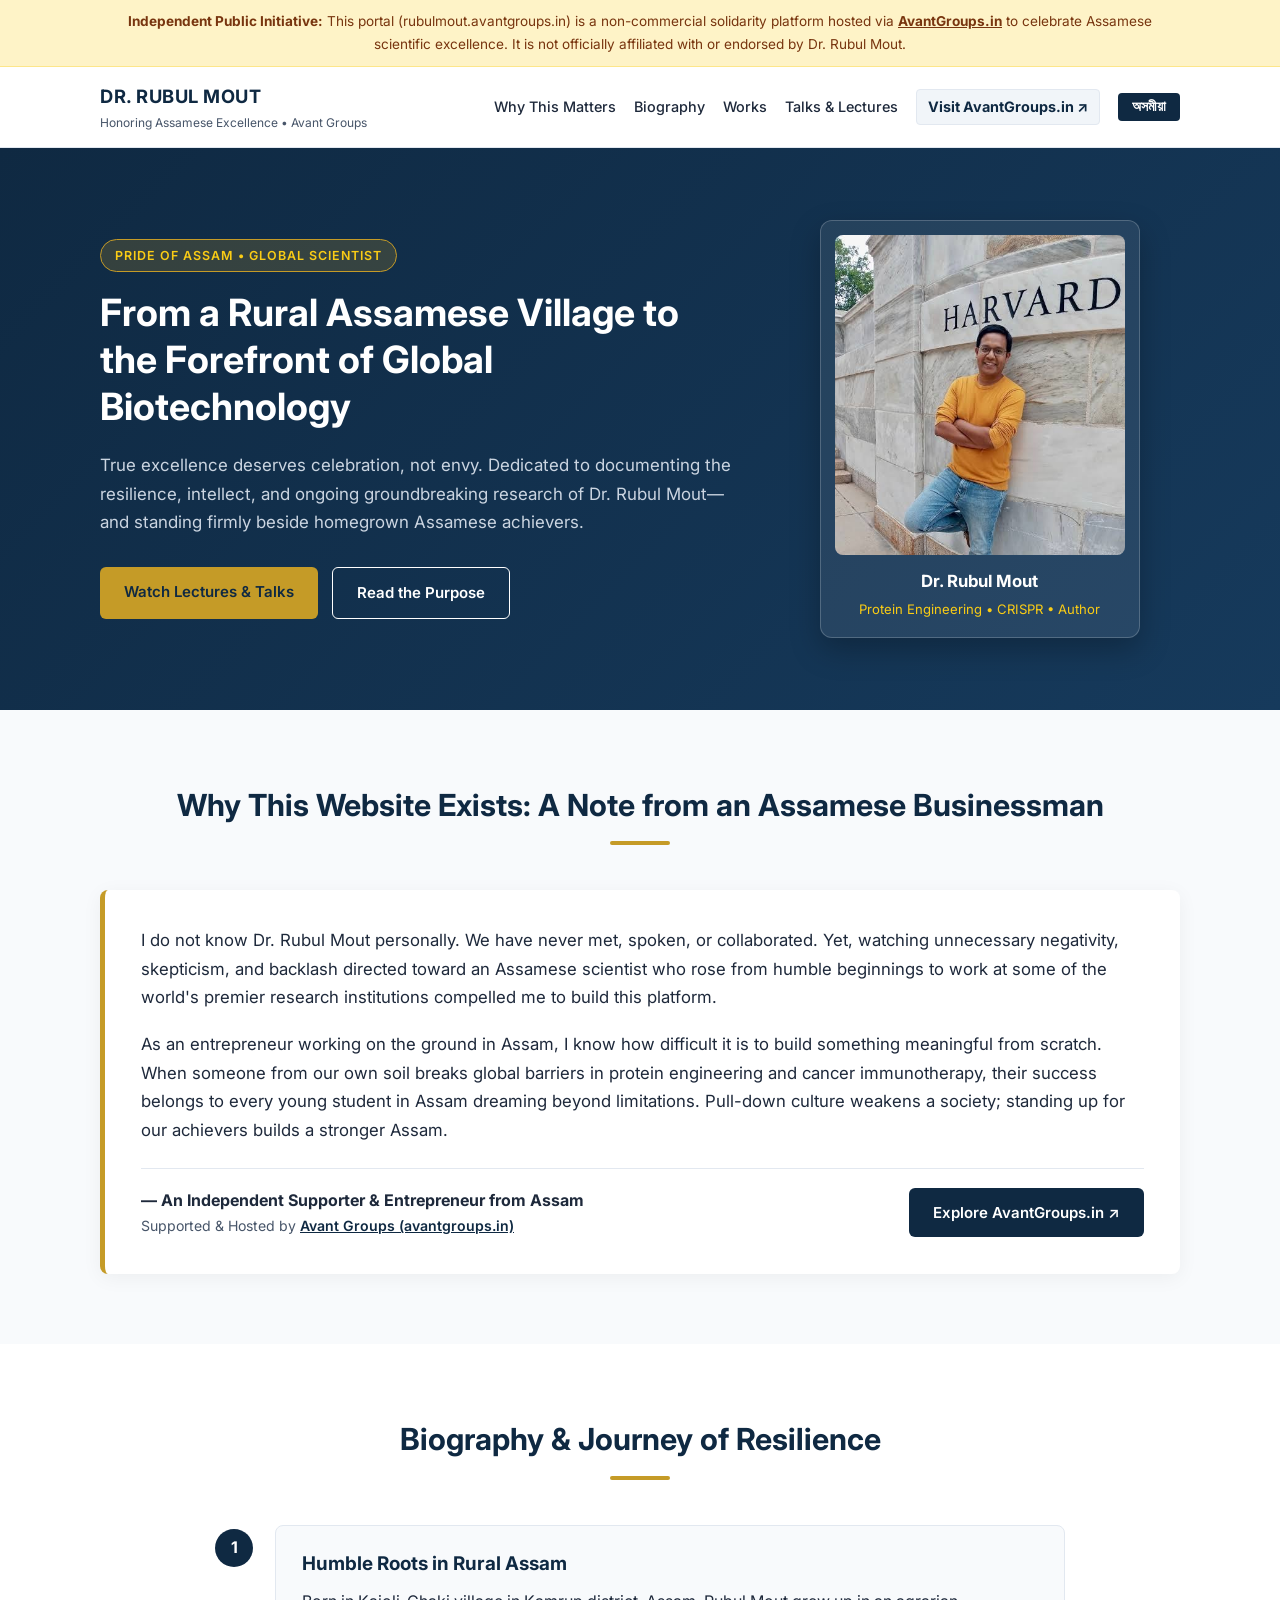
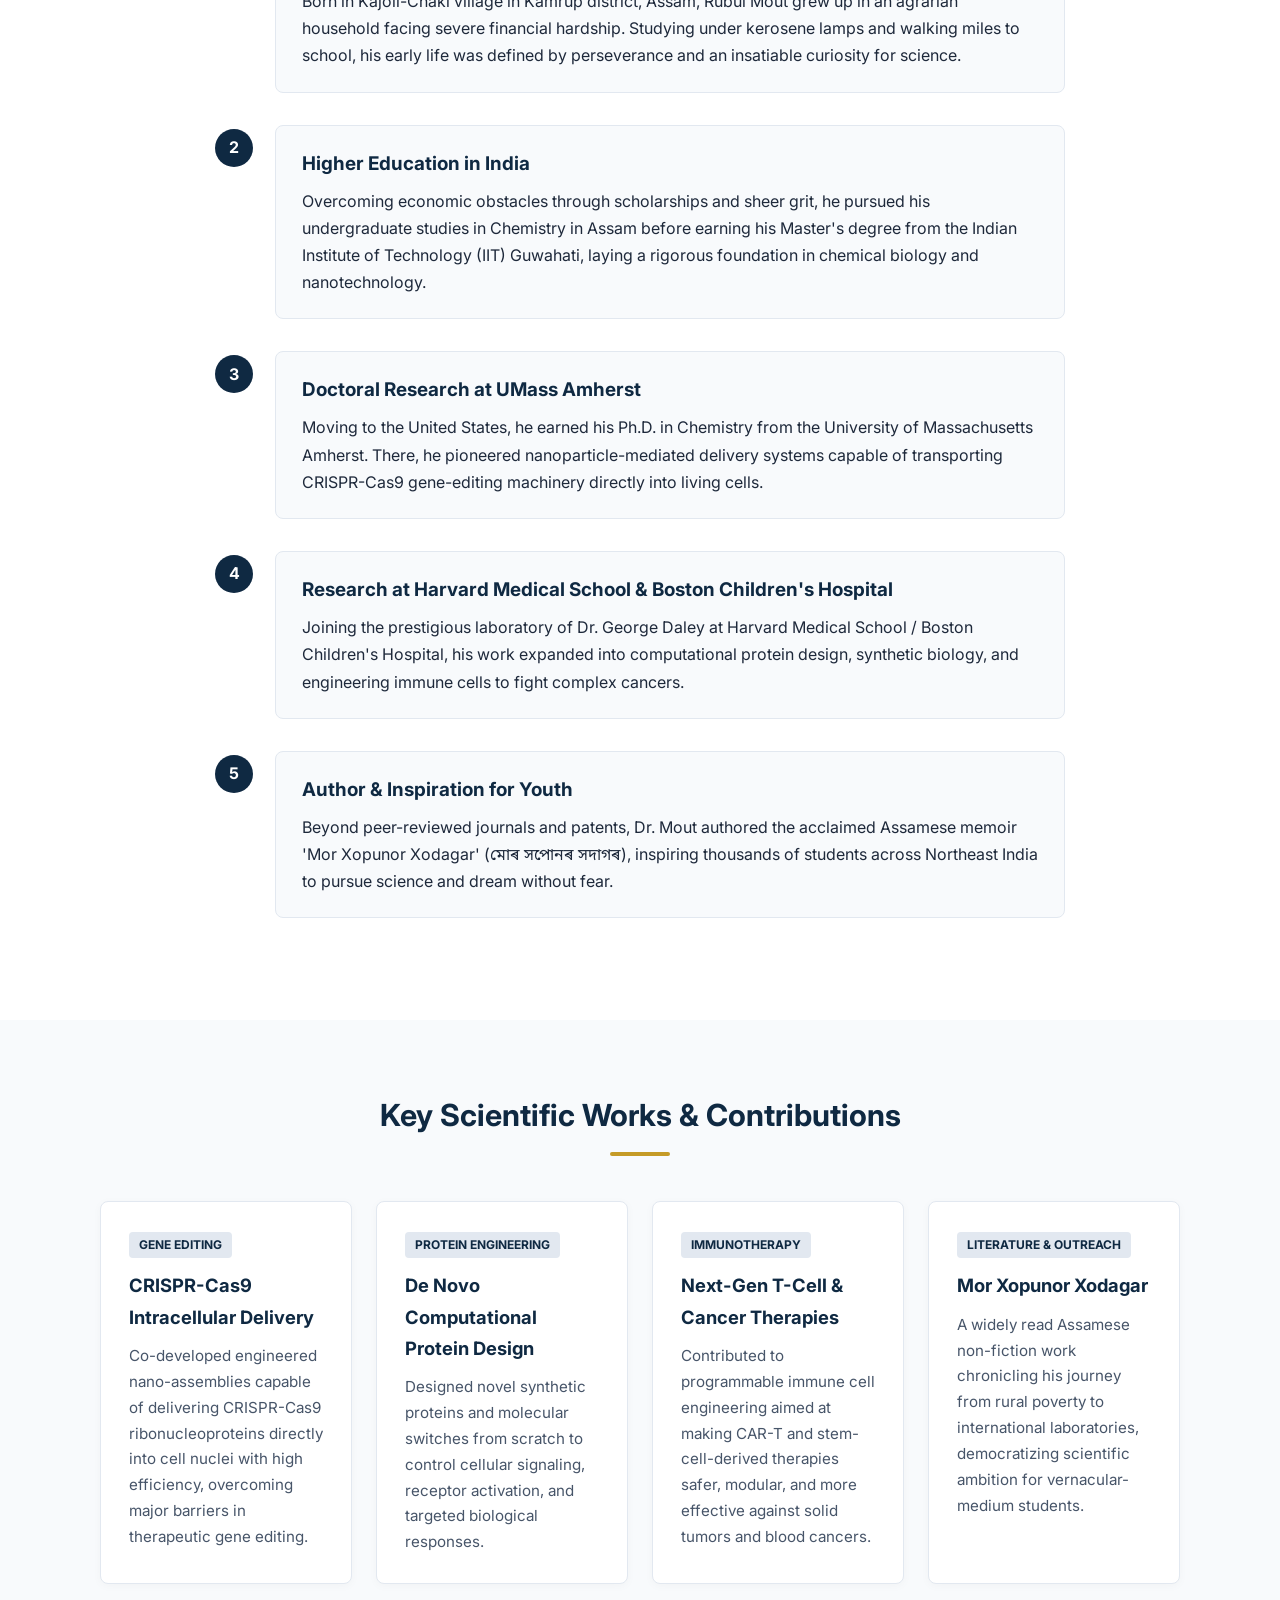
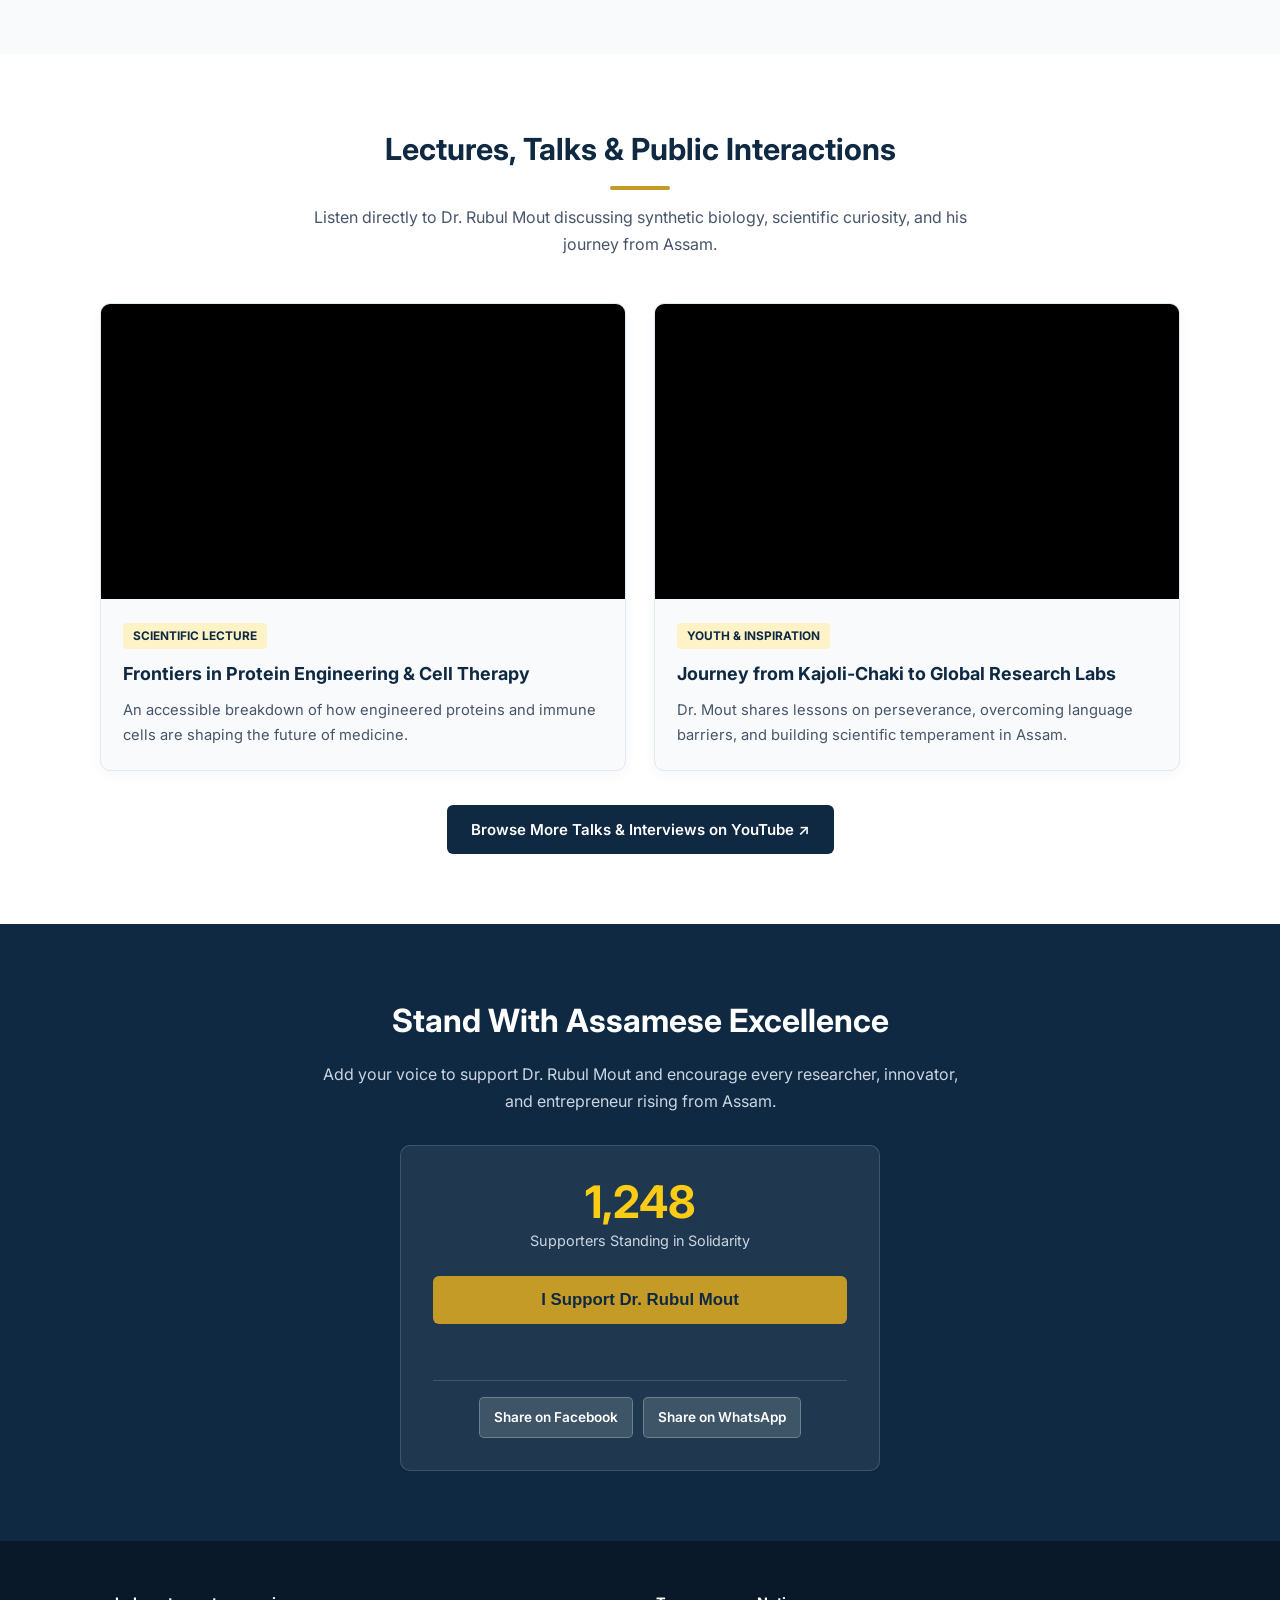
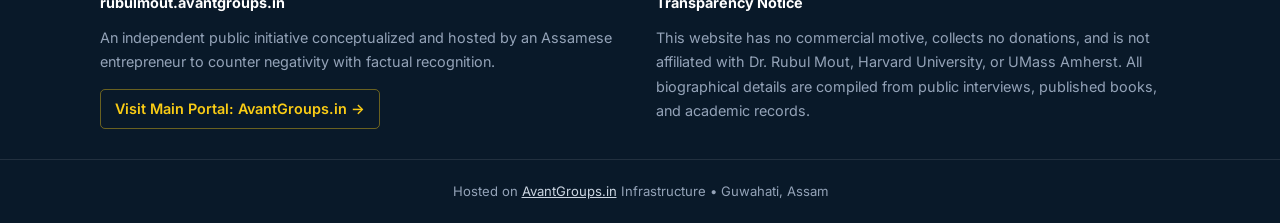
==== commit 850d9959: "Enhance HTML metadata and update content Updated the title and description meta tags for clarity and" ====
--- a/index.html
+++ b/index.html
@@ -3,21 +3,687 @@
 <head>
   <meta charset="UTF-8" />
   <meta name="viewport" content="width=device-width, initial-scale=1.0" />
-  <title>Dr. Rubul Mout — A Tribute to Assamese Scientific Excellence | Avant Groups Initiative</title>
-  <meta name="description" content="An independent tribute by an Assamese entrepreneur celebrating the life, struggles, and global scientific contributions of Dr. Rubul Mout." />
-  <link rel="stylesheet" href="style.css" />
+  <title>Celebrating Dr. Rubul Mout — Assamese Scientific Excellence | Avant Groups Initiative</title>
+  <meta name="description" content="An independent initiative by an Assamese entrepreneur celebrating the life, struggles, and global scientific contributions of Dr. Rubul Mout." />
+
+  <!-- Open Graph / Facebook Link Preview -->
+  <meta property="og:type" content="website" />
+  <meta property="og:url" content="https://rubulmout.avantgroups.in/" />
+  <meta property="og:title" content="Celebrating Dr. Rubul Mout — From Rural Assam to Harvard & Global Biotechnology" />
+  <meta property="og:description" content="An independent initiative by an Assamese entrepreneur celebrating Dr. Rubul Mout's journey, CRISPR & protein engineering research, and standing in solidarity with Assam's achievers." />
+  <meta property="og:image" content="https://rubulmout.avantgroups.in/rubul-mout.jpg" />
+
+  <!-- Twitter Card -->
+  <meta name="twitter:card" content="summary_large_image" />
+  <meta name="twitter:title" content="Celebrating Dr. Rubul Mout — Assamese Scientific Excellence" />
+  <meta name="twitter:description" content="Celebrating the resilience, intellect, and global scientific breakthroughs of Dr. Rubul Mout." />
+  <meta name="twitter:image" content="https://rubulmout.avantgroups.in/rubul-mout.jpg" />
+
   <link rel="preconnect" href="https://fonts.googleapis.com">
   <link rel="preconnect" href="https://fonts.gstatic.com" crossorigin>
   <link href="https://fonts.googleapis.com/css2?family=Inter:wght@300;400;600;700&family=Noto+Sans+Bengali:wght@400;600;700&display=swap" rel="stylesheet">
+
+  <style>
+    :root {
+      --primary: #0f2942;
+      --primary-light: #1c446b;
+      --accent: #c59b27;
+      --accent-hover: #a8821d;
+      --text-dark: #1e293b;
+      --text-muted: #475569;
+      --bg-light: #f8fafc;
+      --white: #ffffff;
+      --border: #e2e8f0;
+    }
+
+    * {
+      box-sizing: border-box;
+      margin: 0;
+      padding: 0;
+    }
+
+    html {
+      scroll-behavior: smooth;
+    }
+
+    body {
+      font-family: 'Inter', 'Noto Sans Bengali', sans-serif;
+      color: var(--text-dark);
+      line-height: 1.7;
+      background-color: var(--white);
+    }
+
+    .container {
+      max-width: 1120px;
+      margin: 0 auto;
+      padding: 0 20px;
+    }
+
+    /* Disclaimer Bar */
+    .disclaimer-bar {
+      background-color: #fef3c7;
+      color: #78350f;
+      font-size: 0.85rem;
+      padding: 10px 0;
+      border-bottom: 1px solid #fde68a;
+      text-align: center;
+    }
+
+    .disclaimer-bar a {
+      color: #78350f;
+      font-weight: 700;
+      text-decoration: underline;
+    }
+
+    /* Navbar */
+    .navbar {
+      background: var(--white);
+      border-bottom: 1px solid var(--border);
+      position: sticky;
+      top: 0;
+      z-index: 100;
+      padding: 14px 0;
+    }
+
+    .nav-flex {
+      display: flex;
+      justify-content: space-between;
+      align-items: center;
+      flex-wrap: wrap;
+      gap: 12px;
+    }
+
+    .brand {
+      text-decoration: none;
+      display: flex;
+      flex-direction: column;
+    }
+
+    .brand-main {
+      font-weight: 700;
+      font-size: 1.15rem;
+      color: var(--primary);
+      letter-spacing: 0.5px;
+    }
+
+    .brand-sub {
+      font-size: 0.75rem;
+      color: var(--text-muted);
+    }
+
+    .nav-links {
+      display: flex;
+      align-items: center;
+      gap: 18px;
+      flex-wrap: wrap;
+    }
+
+    .nav-links a {
+      text-decoration: none;
+      color: var(--text-dark);
+      font-weight: 500;
+      font-size: 0.9rem;
+      transition: color 0.2s;
+    }
+
+    .nav-links a:hover {
+      color: var(--accent);
+    }
+
+    .nav-links a.nav-ext-link {
+      color: var(--primary);
+      font-weight: 700;
+      background: #f1f5f9;
+      padding: 5px 11px;
+      border-radius: 4px;
+      border: 1px solid var(--border);
+    }
+
+    .nav-links a.nav-ext-link:hover {
+      background: var(--accent);
+      color: var(--primary);
+      border-color: var(--accent);
+    }
+
+    .lang-btn {
+      background: var(--primary);
+      color: var(--white);
+      border: none;
+      padding: 6px 14px;
+      border-radius: 4px;
+      font-weight: 600;
+      cursor: pointer;
+      font-size: 0.85rem;
+    }
+
+    .lang-btn:hover {
+      background: var(--primary-light);
+    }
+
+    /* Hero with Photo Grid */
+    .hero {
+      background: linear-gradient(135deg, var(--primary) 0%, #163a5c 100%);
+      color: var(--white);
+      padding: 72px 0;
+    }
+
+    .hero-grid {
+      display: grid;
+      grid-template-columns: 1.35fr 0.85fr;
+      gap: 44px;
+      align-items: center;
+    }
+
+    .badge {
+      display: inline-block;
+      background: rgba(197, 155, 39, 0.2);
+      border: 1px solid var(--accent);
+      color: #facc15;
+      padding: 5px 14px;
+      border-radius: 20px;
+      font-size: 0.78rem;
+      font-weight: 600;
+      letter-spacing: 1px;
+      margin-bottom: 18px;
+    }
+
+    .hero h1 {
+      font-size: 2.35rem;
+      margin-bottom: 20px;
+      line-height: 1.25;
+    }
+
+    .hero-lead {
+      margin-bottom: 30px;
+      font-size: 1.06rem;
+      color: #cbd5e1;
+    }
+
+    .hero-actions {
+      display: flex;
+      gap: 14px;
+      flex-wrap: wrap;
+    }
+
+    /* Photo Card */
+    .hero-photo-wrapper {
+      display: flex;
+      justify-content: center;
+    }
+
+    .photo-card {
+      background: rgba(255, 255, 255, 0.08);
+      border: 1px solid rgba(255, 255, 255, 0.2);
+      border-radius: 12px;
+      padding: 14px;
+      max-width: 320px;
+      width: 100%;
+      box-shadow: 0 12px 30px rgba(0, 0, 0, 0.25);
+    }
+
+    .photo-card img {
+      width: 100%;
+      height: 320px;
+      object-fit: cover;
+      object-position: top center;
+      border-radius: 8px;
+      display: block;
+    }
+
+    .photo-fallback {
+      width: 100%;
+      height: 320px;
+      background: #1c446b;
+      border-radius: 8px;
+      flex-direction: column;
+      align-items: center;
+      justify-content: center;
+      color: #facc15;
+    }
+
+    .photo-fallback span {
+      font-size: 3.2rem;
+      font-weight: 700;
+      letter-spacing: 2px;
+    }
+
+    .photo-fallback small {
+      color: #cbd5e1;
+      font-size: 0.8rem;
+      margin-top: 6px;
+    }
+
+    .photo-caption {
+      padding-top: 12px;
+      text-align: center;
+    }
+
+    .photo-caption strong {
+      display: block;
+      font-size: 1.05rem;
+      color: var(--white);
+    }
+
+    .photo-caption span {
+      font-size: 0.82rem;
+      color: #facc15;
+    }
+
+    /* Buttons */
+    .btn {
+      display: inline-block;
+      padding: 12px 24px;
+      border-radius: 6px;
+      text-decoration: none;
+      font-weight: 600;
+      font-size: 0.94rem;
+      cursor: pointer;
+      transition: all 0.2s;
+      border: none;
+    }
+
+    .btn-primary {
+      background: var(--accent);
+      color: var(--primary);
+    }
+
+    .btn-primary:hover {
+      background: var(--accent-hover);
+      color: var(--white);
+    }
+
+    .btn-secondary {
+      background: var(--primary);
+      color: var(--white);
+    }
+
+    .btn-secondary:hover {
+      background: var(--primary-light);
+    }
+
+    .btn-outline {
+      border: 1.5px solid var(--white);
+      color: var(--white);
+      background: transparent;
+    }
+
+    .btn-outline:hover {
+      background: var(--white);
+      color: var(--primary);
+    }
+
+    /* Sections */
+    .section {
+      padding: 70px 0;
+    }
+
+    .bg-light {
+      background-color: var(--bg-light);
+    }
+
+    .section-header {
+      text-align: center;
+      margin-bottom: 45px;
+    }
+
+    .section-header h2 {
+      font-size: 1.9rem;
+      color: var(--primary);
+      margin-bottom: 10px;
+    }
+
+    .section-subtitle {
+      max-width: 680px;
+      margin: 14px auto 0;
+      color: var(--text-muted);
+      font-size: 1rem;
+    }
+
+    .underline {
+      width: 60px;
+      height: 4px;
+      background: var(--accent);
+      margin: 0 auto;
+      border-radius: 2px;
+    }
+
+    /* Statement Card */
+    .statement-card {
+      background: var(--white);
+      border-left: 5px solid var(--accent);
+      padding: 36px;
+      border-radius: 8px;
+      box-shadow: 0 4px 20px rgba(0, 0, 0, 0.05);
+    }
+
+    .statement-card p {
+      margin-bottom: 18px;
+      font-size: 1.05rem;
+      color: var(--text-dark);
+    }
+
+    .signature-row {
+      margin-top: 24px;
+      padding-top: 18px;
+      border-top: 1px solid var(--border);
+      display: flex;
+      justify-content: space-between;
+      align-items: center;
+      flex-wrap: wrap;
+      gap: 16px;
+    }
+
+    .signature {
+      display: flex;
+      flex-direction: column;
+    }
+
+    .signature span {
+      font-size: 0.88rem;
+      color: var(--text-muted);
+    }
+
+    .signature a {
+      color: var(--primary);
+      font-weight: 600;
+    }
+
+    /* Timeline */
+    .timeline {
+      position: relative;
+      max-width: 850px;
+      margin: 0 auto;
+    }
+
+    .timeline-item {
+      display: flex;
+      gap: 22px;
+      margin-bottom: 32px;
+    }
+
+    .timeline-marker {
+      flex-shrink: 0;
+      width: 38px;
+      height: 38px;
+      background: var(--primary);
+      color: var(--white);
+      border-radius: 50%;
+      display: flex;
+      align-items: center;
+      justify-content: center;
+      font-weight: 700;
+      margin-top: 4px;
+    }
+
+    .timeline-content {
+      background: var(--bg-light);
+      padding: 22px 26px;
+      border-radius: 8px;
+      border: 1px solid var(--border);
+      flex: 1;
+    }
+
+    .timeline-content h3 {
+      color: var(--primary);
+      margin-bottom: 8px;
+      font-size: 1.18rem;
+    }
+
+    /* Works Grid */
+    .cards-grid {
+      display: grid;
+      grid-template-columns: repeat(auto-fit, minmax(250px, 1fr));
+      gap: 24px;
+    }
+
+    .work-card {
+      background: var(--white);
+      padding: 28px;
+      border-radius: 8px;
+      border: 1px solid var(--border);
+      box-shadow: 0 2px 10px rgba(0, 0, 0, 0.03);
+    }
+
+    .card-tag {
+      display: inline-block;
+      font-size: 0.75rem;
+      font-weight: 700;
+      text-transform: uppercase;
+      color: var(--primary);
+      background: #e2e8f0;
+      padding: 3px 10px;
+      border-radius: 4px;
+      margin-bottom: 12px;
+    }
+
+    .work-card h3 {
+      color: var(--primary);
+      font-size: 1.15rem;
+      margin-bottom: 10px;
+    }
+
+    .work-card p {
+      font-size: 0.95rem;
+      color: var(--text-muted);
+    }
+
+    /* Video Lectures Grid */
+    .video-grid {
+      display: grid;
+      grid-template-columns: repeat(auto-fit, minmax(320px, 1fr));
+      gap: 28px;
+    }
+
+    .video-card {
+      background: var(--bg-light);
+      border: 1px solid var(--border);
+      border-radius: 10px;
+      overflow: hidden;
+      box-shadow: 0 4px 14px rgba(0, 0, 0, 0.04);
+    }
+
+    .video-responsive {
+      position: relative;
+      padding-bottom: 56.25%;
+      height: 0;
+      overflow: hidden;
+      background: #000;
+    }
+
+    .video-responsive iframe {
+      position: absolute;
+      top: 0;
+      left: 0;
+      width: 100%;
+      height: 100%;
+      border: 0;
+    }
+
+    .video-info {
+      padding: 22px;
+    }
+
+    .video-tag {
+      display: inline-block;
+      font-size: 0.74rem;
+      font-weight: 700;
+      text-transform: uppercase;
+      color: var(--primary);
+      background: #fef3c7;
+      padding: 3px 10px;
+      border-radius: 4px;
+      margin-bottom: 10px;
+    }
+
+    .video-info h3 {
+      color: var(--primary);
+      font-size: 1.12rem;
+      margin-bottom: 8px;
+    }
+
+    .video-info p {
+      font-size: 0.92rem;
+      color: var(--text-muted);
+    }
+
+    .youtube-cta {
+      text-align: center;
+      margin-top: 34px;
+    }
+
+    /* Solidarity */
+    .solidarity-section {
+      background: var(--primary);
+      color: var(--white);
+      text-align: center;
+    }
+
+    .solidarity-section h2 {
+      font-size: 2rem;
+      margin-bottom: 12px;
+    }
+
+    .solidarity-desc {
+      max-width: 650px;
+      margin: 0 auto 30px;
+      color: #cbd5e1;
+    }
+
+    .support-box {
+      background: rgba(255, 255, 255, 0.07);
+      border: 1px solid rgba(255, 255, 255, 0.15);
+      max-width: 480px;
+      margin: 0 auto;
+      padding: 32px;
+      border-radius: 10px;
+    }
+
+    .counter-display {
+      margin-bottom: 22px;
+    }
+
+    .counter-display span {
+      display: block;
+      font-size: 2.8rem;
+      font-weight: 700;
+      color: #facc15;
+      line-height: 1.1;
+    }
+
+    .counter-display small {
+      color: #cbd5e1;
+      font-size: 0.9rem;
+    }
+
+    .btn-large {
+      width: 100%;
+      font-size: 1.05rem;
+      padding: 14px;
+    }
+
+    .pledge-msg {
+      margin-top: 14px;
+      font-size: 0.9rem;
+      color: #86efac;
+      min-height: 22px;
+    }
+
+    .share-row {
+      margin-top: 20px;
+      padding-top: 16px;
+      border-top: 1px solid rgba(255, 255, 255, 0.15);
+      display: flex;
+      justify-content: center;
+      gap: 10px;
+      flex-wrap: wrap;
+    }
+
+    .share-btn {
+      background: rgba(255, 255, 255, 0.14);
+      color: var(--white);
+      text-decoration: none;
+      padding: 8px 14px;
+      border-radius: 5px;
+      font-size: 0.85rem;
+      font-weight: 600;
+      border: 1px solid rgba(255, 255, 255, 0.25);
+      cursor: pointer;
+    }
+
+    .share-btn:hover {
+      background: rgba(255, 255, 255, 0.25);
+    }
+
+    /* Footer */
+    .footer {
+      background: #091929;
+      color: #94a3b8;
+      padding: 50px 0 20px;
+      font-size: 0.9rem;
+    }
+
+    .footer-grid {
+      display: grid;
+      grid-template-columns: repeat(auto-fit, minmax(280px, 1fr));
+      gap: 32px;
+      margin-bottom: 30px;
+    }
+
+    .footer h4 {
+      color: var(--white);
+      margin-bottom: 10px;
+    }
+
+    .footer-portal-link {
+      display: inline-block;
+      color: #facc15;
+      font-weight: 600;
+      text-decoration: none;
+      border: 1px solid rgba(250, 204, 21, 0.4);
+      padding: 7px 14px;
+      border-radius: 5px;
+    }
+
+    .footer-portal-link:hover {
+      background: rgba(250, 204, 21, 0.12);
+    }
+
+    .footer-bottom {
+      text-align: center;
+      padding-top: 20px;
+      border-top: 1px solid rgba(255, 255, 255, 0.1);
+      font-size: 0.82rem;
+    }
+
+    .footer-bottom a {
+      color: #cbd5e1;
+    }
+
+    @media (max-width: 860px) {
+      .hero-grid {
+        grid-template-columns: 1fr;
+        text-align: center;
+      }
+      .hero-actions {
+        justify-content: center;
+      }
+      .hero h1 {
+        font-size: 1.85rem;
+      }
+      .statement-card {
+        padding: 24px;
+      }
+    }
+  </style>
 </head>
 <body>
 
   <!-- Top Disclaimer Banner -->
   <div class="disclaimer-bar">
     <div class="container">
-      <p data-en="<strong>Independent Public Tribute:</strong> This portal (rubulmout.avantgroups.in) is a non-commercial solidarity initiative hosted via <a href='https://avantgroups.in' target='_blank' rel='noopener'>AvantGroups.in</a>. It is not officially affiliated with or endorsed by Dr. Rubul Mout."
-         data-as="<strong>স্বতন্ত্ৰ ৰাজহুৱা শ্ৰদ্ধাঞ্জলি:</strong> এই ৱেবছাইটটো (rubulmout.avantgroups.in) <a href='https://avantgroups.in' target='_blank' rel='noopener'>AvantGroups.in</a>-ৰ উদ্যোগত নিৰ্মিত এক অ-বাণিজ্যিক সংহতিমূলক পদক্ষেপ। ড° ৰুবুল মাউটৰ সৈতে ইয়াৰ কোনো আনুষ্ঠানিক সম্পৰ্ক নাই।">
-        <strong>Independent Public Tribute:</strong> This portal (rubulmout.avantgroups.in) is a non-commercial solidarity initiative hosted via <a href="https://avantgroups.in" target="_blank" rel="noopener">AvantGroups.in</a>. It is not officially affiliated with or endorsed by Dr. Rubul Mout.
+      <p data-en="<strong>Independent Public Initiative:</strong> This portal (rubulmout.avantgroups.in) is a non-commercial solidarity platform hosted via <a href='https://avantgroups.in' target='_blank' rel='noopener'>AvantGroups.in</a> to celebrate Assamese scientific excellence. It is not officially affiliated with or endorsed by Dr. Rubul Mout."
+         data-as="<strong>স্বতন্ত্ৰ ৰাজহুৱা পদক্ষেপ:</strong> এই ৱেবছাইটটো (rubulmout.avantgroups.in) <a href='https://avantgroups.in' target='_blank' rel='noopener'>AvantGroups.in</a>-ৰ উদ্যোগত অসমীয়া বৈজ্ঞানিক প্ৰতিভাক সন্মান জনোৱাৰ এক অ-বাণিজ্যিক সংহতিমূলক মঞ্চ। ড° ৰুবুল মাউটৰ সৈতে ইয়াৰ কোনো আনুষ্ঠানিক সম্পৰ্ক নাই।">
+        <strong>Independent Public Initiative:</strong> This portal (rubulmout.avantgroups.in) is a non-commercial solidarity platform hosted via <a href="https://avantgroups.in" target="_blank" rel="noopener">AvantGroups.in</a> to celebrate Assamese scientific excellence. It is not officially affiliated with or endorsed by Dr. Rubul Mout.
       </p>
     </div>
   </div>
@@ -27,7 +693,7 @@
     <div class="container nav-flex">
       <a href="#" class="brand">
         <span class="brand-main">DR. RUBUL MOUT</span>
-        <span class="brand-sub">An Initiative by Avant Groups</span>
+        <span class="brand-sub">Honoring Assamese Excellence • Avant Groups</span>
       </a>
       <nav class="nav-links">
         <a href="#why-this-site" data-en="Why This Matters" data-as="এই পদক্ষেপ কিয়">Why This Matters</a>
@@ -50,9 +716,9 @@
           From a Rural Assamese Village to the Forefront of Global Biotechnology
         </h1>
         <p class="hero-lead"
-           data-en="True excellence deserves celebration, not envy. Dedicated to documenting the resilience, intellect, and groundbreaking research of Dr. Rubul Mout—and standing firmly beside homegrown Assamese achievers."
+           data-en="True excellence deserves celebration, not envy. Dedicated to documenting the resilience, intellect, and ongoing groundbreaking research of Dr. Rubul Mout—and standing firmly beside homegrown Assamese achievers."
            data-as="প্ৰকৃত প্ৰতিভা ঈৰ্ষাৰ নহয়, সন্মানৰ যোগ্য। ড° ৰুবুল মাউটৰ জীৱন সংগ্ৰাম, মেধা আৰু বৈজ্ঞানিক গৱেষণাক বিশ্ব দৰবাৰত তুলি ধৰাৰ এক বিনম্ৰ প্ৰয়াস।">
-          True excellence deserves celebration, not envy. Dedicated to documenting the resilience, intellect, and groundbreaking research of Dr. Rubul Mout—and standing firmly beside homegrown Assamese achievers.
+          True excellence deserves celebration, not envy. Dedicated to documenting the resilience, intellect, and ongoing groundbreaking research of Dr. Rubul Mout—and standing firmly beside homegrown Assamese achievers.
         </p>
         <div class="hero-actions">
           <a href="#lectures" class="btn btn-primary" data-en="Watch Lectures & Talks" data-as="বক্তৃতা চাওক">Watch Lectures & Talks</a>
@@ -157,7 +823,7 @@
         <div class="timeline-item">
           <div class="timeline-marker">4</div>
           <div class="timeline-content">
-            <h3 data-en="Postdoctoral Fellowship at Harvard Medical School & Boston Children's Hospital" data-as="হাৰ্ভাৰ্ড মেডিকেল স্কুলত গৱেষণা">Postdoctoral Fellowship at Harvard Medical School & Boston Children's Hospital</h3>
+            <h3 data-en="Research at Harvard Medical School & Boston Children's Hospital" data-as="হাৰ্ভাৰ্ড মেডিকেল স্কুলত গৱেষণা">Research at Harvard Medical School & Boston Children's Hospital</h3>
             <p data-en="Joining the prestigious laboratory of Dr. George Daley at Harvard Medical School / Boston Children's Hospital, his work expanded into computational protein design, synthetic biology, and engineering immune cells to fight complex cancers."
                data-as="হাৰ্ভাৰ্ড মেডিকেল স্কুল আৰু বষ্টন চিলড্ৰেনছ হস্পিটেলত ড° জৰ্জ ডেলীৰ গৱেষণাগাৰত যোগদান কৰি তেওঁ কৃত্ৰিম প্ৰটিন ডিজাইন আৰু কৰ্কট ৰোগ প্ৰতিৰোধী কোষৰ ওপৰত গৱেষণা আগবঢ়াই নিয়ে।">
               Joining the prestigious laboratory of Dr. George Daley at Harvard Medical School / Boston Children's Hospital, his work expanded into computational protein design, synthetic biology, and engineering immune cells to fight complex cancers.
@@ -244,7 +910,6 @@
         <!-- Video Card 1 -->
         <div class="video-card">
           <div class="video-responsive">
-            <!-- Replace VIDEO_ID_1 with the 11-character YouTube video ID -->
             <iframe src="https://www.youtube.com/embed?listType=search&list=Dr+Rubul+Mout+lecture+science"
                     title="Dr. Rubul Mout Scientific Lecture"
                     loading="lazy"
@@ -264,7 +929,6 @@
         <!-- Video Card 2 -->
         <div class="video-card">
           <div class="video-responsive">
-            <!-- Replace VIDEO_ID_2 with the 11-character YouTube video ID -->
             <iframe src="https://www.youtube.com/embed?listType=search&list=Rubul+Mout+Assamese+interview+Mor+Xopunor+Xodagar"
                     title="Dr. Rubul Mout Inspirational Talk for Students"
                     loading="lazy"
@@ -311,6 +975,12 @@
           I Support Dr. Rubul Mout
         </button>
         <p id="pledge-feedback" class="pledge-msg"></p>
+
+        <!-- Social Share Buttons -->
+        <div class="share-row">
+          <a href="https://www.facebook.com/sharer/sharer.php?u=https%3A%2F%2Frubulmout.avantgroups.in" target="_blank" rel="noopener" class="share-btn">Share on Facebook</a>
+          <a href="https://api.whatsapp.com/send?text=Celebrating%20Assamese%20Scientific%20Excellence%20-%20Dr.%20Rubul%20Mout%3A%20https%3A%2F%2Frubulmout.avantgroups.in" target="_blank" rel="noopener" class="share-btn">Share on WhatsApp</a>
+        </div>
       </div>
     </div>
   </section>
@@ -320,9 +990,9 @@
     <div class="container footer-grid">
       <div>
         <h4>rubulmout.avantgroups.in</h4>
-        <p data-en="An independent public tribute initiative conceptualized and hosted by an Assamese entrepreneur to counter negativity with factual recognition."
+        <p data-en="An independent public initiative conceptualized and hosted by an Assamese entrepreneur to counter negativity with factual recognition."
            data-as="নেতিবাচকতাৰ বিৰুদ্ধে তথ্যভিত্তিক স্বীকৃতি দাঙি ধৰিবলৈ এজন অসমীয়া উদ্যোগীয়ে গ্ৰহণ কৰা এক স্বতন্ত্ৰ পদক্ষেপ।">
-          An independent public tribute initiative conceptualized and hosted by an Assamese entrepreneur to counter negativity with factual recognition.
+          An independent public initiative conceptualized and hosted by an Assamese entrepreneur to counter negativity with factual recognition.
         </p>
         <p style="margin-top: 14px;">
           <a href="https://avantgroups.in" target="_blank" rel="noopener" class="footer-portal-link">
@@ -340,6 +1010,52 @@
     </div>
   </footer>
 
-  <script src="script.js"></script>
+  <script>
+    document.addEventListener('DOMContentLoaded', () => {
+      // 1. Bilingual Toggle (English / Assamese)
+      const langToggleBtn = document.getElementById('lang-toggle');
+      let currentLang = 'en';
+
+      langToggleBtn.addEventListener('click', () => {
+        currentLang = currentLang === 'en' ? 'as' : 'en';
+        langToggleBtn.textContent = currentLang === 'en' ? 'অসমীয়া' : 'English';
+
+        document.querySelectorAll('[data-en]').forEach((el) => {
+          el.innerHTML = el.getAttribute(`data-${currentLang}`);
+        });
+      });
+
+      // 2. Solidarity Pledge Button
+      const pledgeBtn = document.getElementById('pledge-btn');
+      const countEl = document.getElementById('support-count');
+      const feedbackEl = document.getElementById('pledge-feedback');
+
+      let baseCount = 1248;
+      const hasPledged = localStorage.getItem('rubulmout_pledged') === 'true';
+
+      if (hasPledged) {
+        baseCount += 1;
+        countEl.textContent = baseCount.toLocaleString();
+        pledgeBtn.disabled = true;
+        pledgeBtn.style.opacity = '0.75';
+        pledgeBtn.textContent = currentLang === 'en' ? 'Thank You for Standing With Him' : 'সংহতি জনোৱাৰ বাবে ধন্যবাদ';
+      }
+
+      pledgeBtn.addEventListener('click', () => {
+        if (localStorage.getItem('rubulmout_pledged') === 'true') return;
+
+        baseCount += 1;
+        countEl.textContent = baseCount.toLocaleString();
+        localStorage.setItem('rubulmout_pledged', 'true');
+
+        pledgeBtn.disabled = true;
+        pledgeBtn.style.opacity = '0.75';
+        pledgeBtn.textContent = currentLang === 'en' ? 'Thank You for Standing With Him' : 'সংহতি জনোৱাৰ বাবে ধন্যবাদ';
+        feedbackEl.textContent = currentLang === 'en'
+          ? 'Your solidarity has been recorded. Let us celebrate Assam’s achievers.'
+          : 'আপোনাৰ সমৰ্থন নথিভুক্ত কৰা হৈছে। আহক আমি অসমৰ কৃতী সন্তানসকলক সন্মান জনাওঁ।';
+      });
+    });
+  </script>
 </body>
 </html>
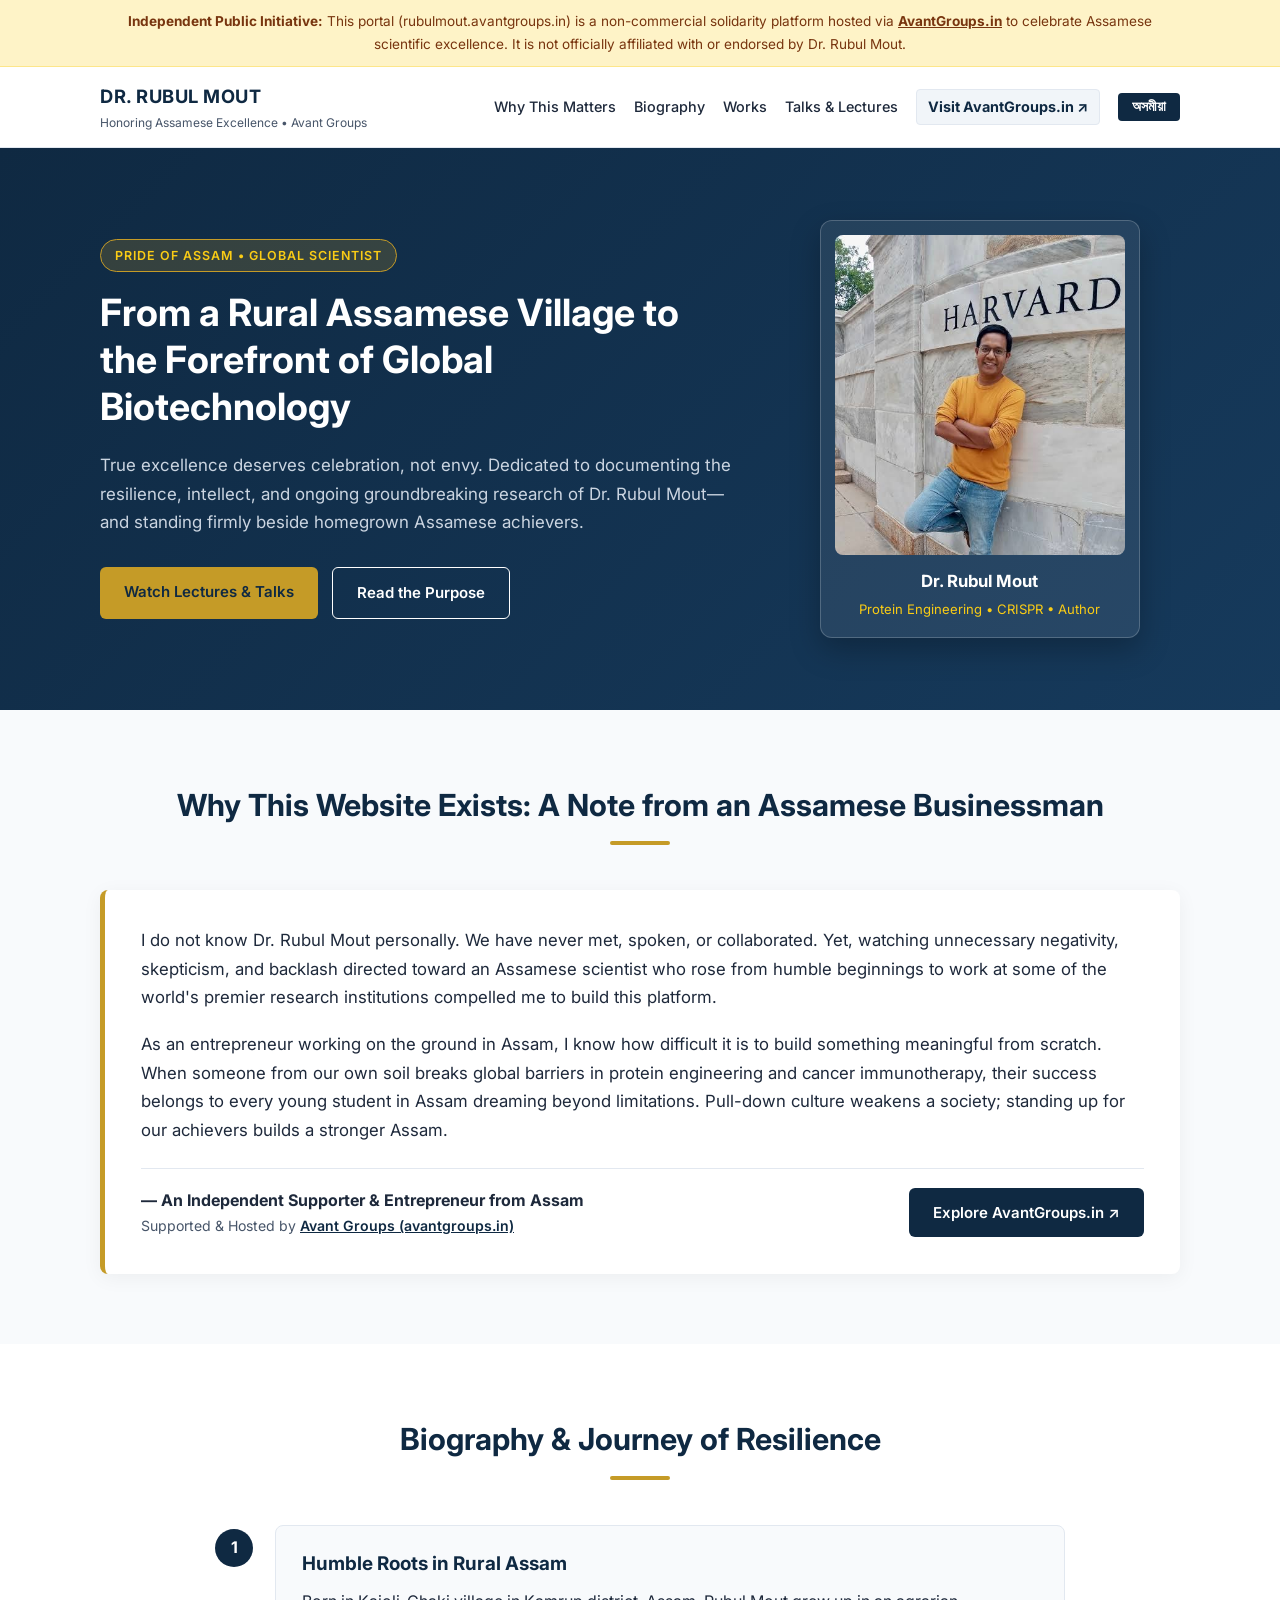
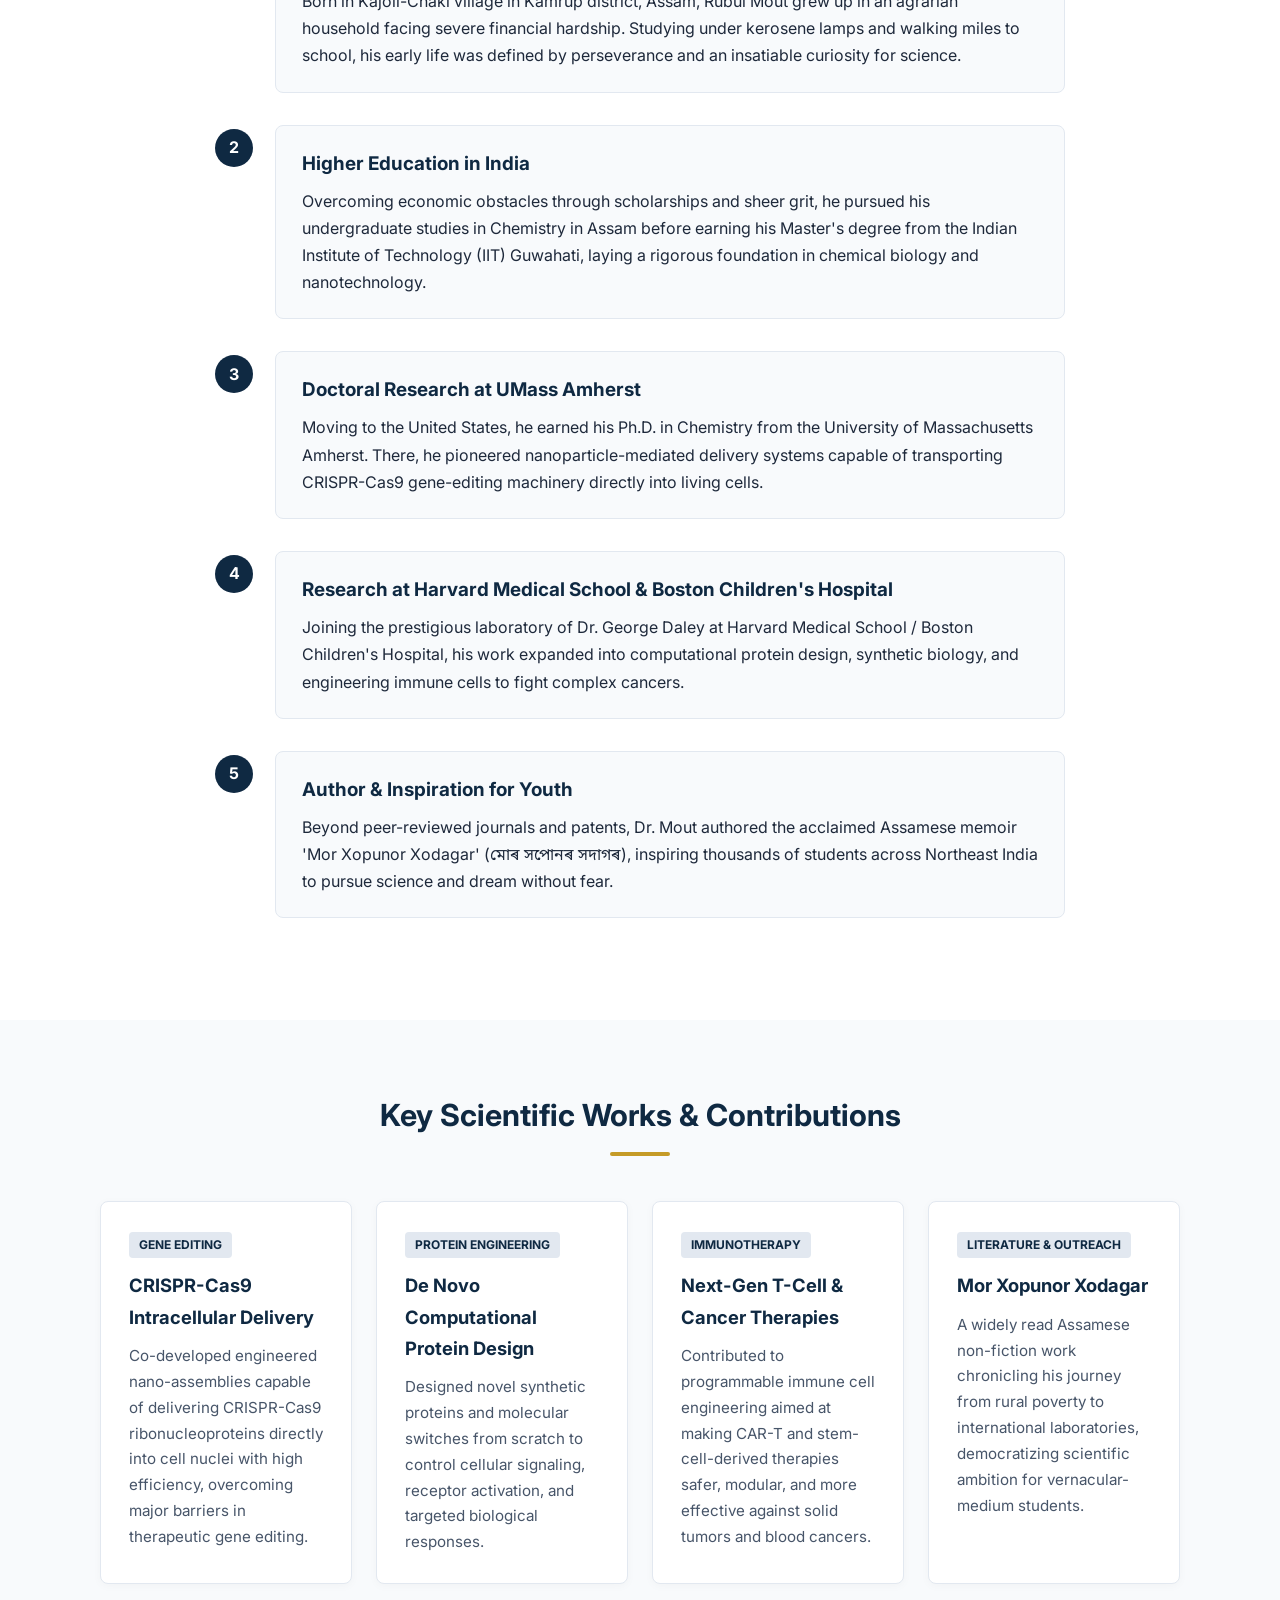
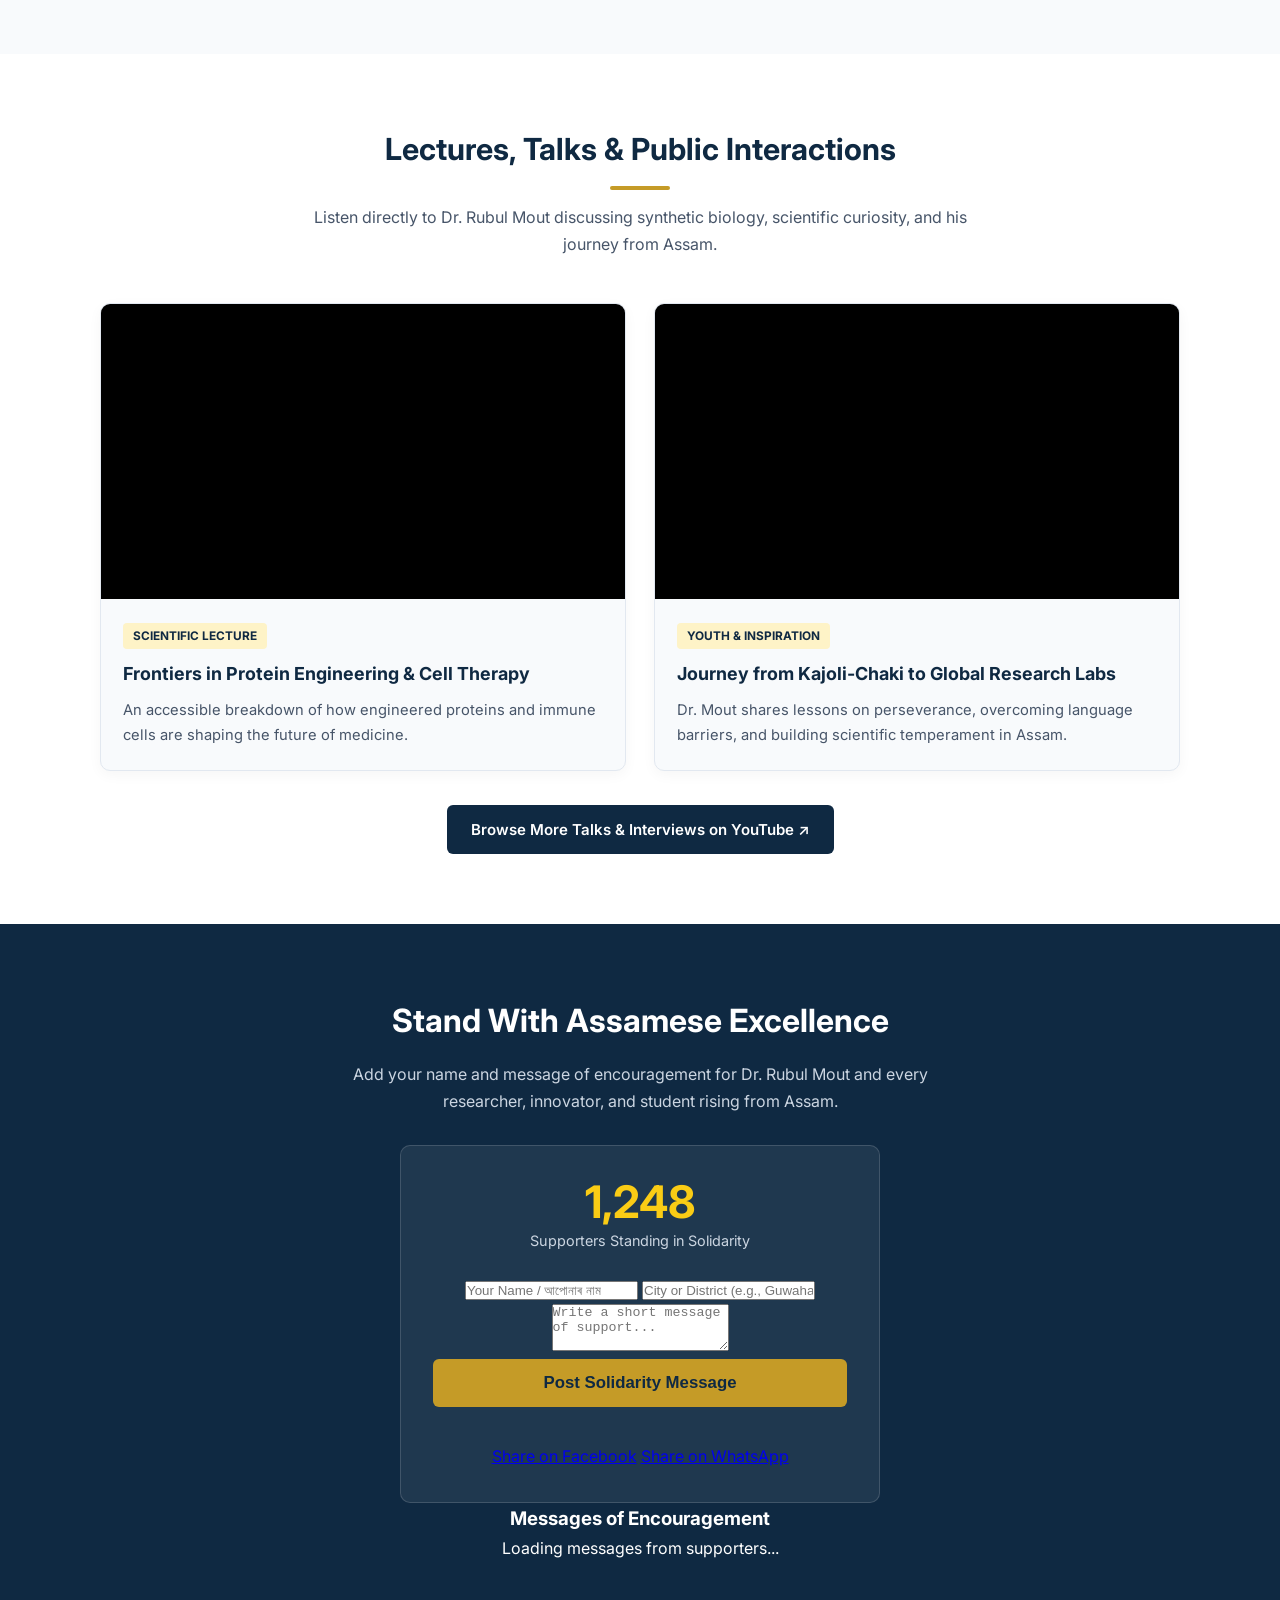
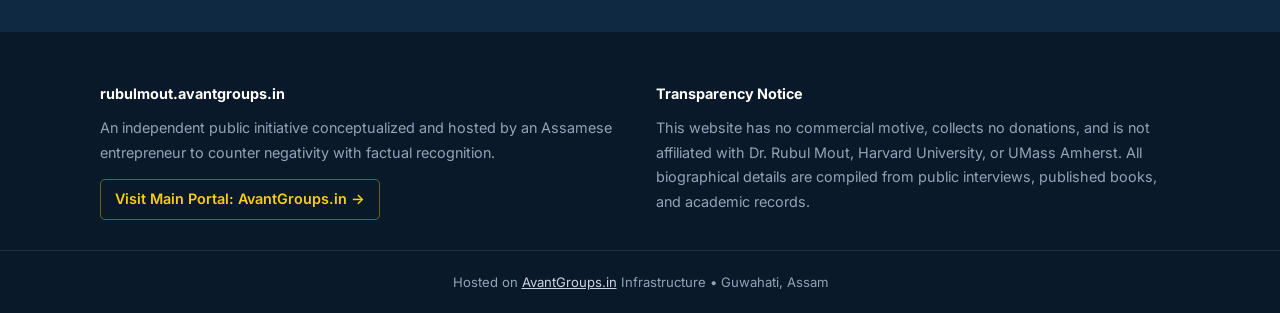
==== commit 797d704c: "Update index.html" ====
--- a/index.html
+++ b/index.html
@@ -19,662 +19,10 @@
   <meta name="twitter:description" content="Celebrating the resilience, intellect, and global scientific breakthroughs of Dr. Rubul Mout." />
   <meta name="twitter:image" content="https://rubulmout.avantgroups.in/rubul-mout.jpg" />
 
+  <link rel="stylesheet" href="style.css" />
   <link rel="preconnect" href="https://fonts.googleapis.com">
   <link rel="preconnect" href="https://fonts.gstatic.com" crossorigin>
   <link href="https://fonts.googleapis.com/css2?family=Inter:wght@300;400;600;700&family=Noto+Sans+Bengali:wght@400;600;700&display=swap" rel="stylesheet">
-
-  <style>
-    :root {
-      --primary: #0f2942;
-      --primary-light: #1c446b;
-      --accent: #c59b27;
-      --accent-hover: #a8821d;
-      --text-dark: #1e293b;
-      --text-muted: #475569;
-      --bg-light: #f8fafc;
-      --white: #ffffff;
-      --border: #e2e8f0;
-    }
-
-    * {
-      box-sizing: border-box;
-      margin: 0;
-      padding: 0;
-    }
-
-    html {
-      scroll-behavior: smooth;
-    }
-
-    body {
-      font-family: 'Inter', 'Noto Sans Bengali', sans-serif;
-      color: var(--text-dark);
-      line-height: 1.7;
-      background-color: var(--white);
-    }
-
-    .container {
-      max-width: 1120px;
-      margin: 0 auto;
-      padding: 0 20px;
-    }
-
-    /* Disclaimer Bar */
-    .disclaimer-bar {
-      background-color: #fef3c7;
-      color: #78350f;
-      font-size: 0.85rem;
-      padding: 10px 0;
-      border-bottom: 1px solid #fde68a;
-      text-align: center;
-    }
-
-    .disclaimer-bar a {
-      color: #78350f;
-      font-weight: 700;
-      text-decoration: underline;
-    }
-
-    /* Navbar */
-    .navbar {
-      background: var(--white);
-      border-bottom: 1px solid var(--border);
-      position: sticky;
-      top: 0;
-      z-index: 100;
-      padding: 14px 0;
-    }
-
-    .nav-flex {
-      display: flex;
-      justify-content: space-between;
-      align-items: center;
-      flex-wrap: wrap;
-      gap: 12px;
-    }
-
-    .brand {
-      text-decoration: none;
-      display: flex;
-      flex-direction: column;
-    }
-
-    .brand-main {
-      font-weight: 700;
-      font-size: 1.15rem;
-      color: var(--primary);
-      letter-spacing: 0.5px;
-    }
-
-    .brand-sub {
-      font-size: 0.75rem;
-      color: var(--text-muted);
-    }
-
-    .nav-links {
-      display: flex;
-      align-items: center;
-      gap: 18px;
-      flex-wrap: wrap;
-    }
-
-    .nav-links a {
-      text-decoration: none;
-      color: var(--text-dark);
-      font-weight: 500;
-      font-size: 0.9rem;
-      transition: color 0.2s;
-    }
-
-    .nav-links a:hover {
-      color: var(--accent);
-    }
-
-    .nav-links a.nav-ext-link {
-      color: var(--primary);
-      font-weight: 700;
-      background: #f1f5f9;
-      padding: 5px 11px;
-      border-radius: 4px;
-      border: 1px solid var(--border);
-    }
-
-    .nav-links a.nav-ext-link:hover {
-      background: var(--accent);
-      color: var(--primary);
-      border-color: var(--accent);
-    }
-
-    .lang-btn {
-      background: var(--primary);
-      color: var(--white);
-      border: none;
-      padding: 6px 14px;
-      border-radius: 4px;
-      font-weight: 600;
-      cursor: pointer;
-      font-size: 0.85rem;
-    }
-
-    .lang-btn:hover {
-      background: var(--primary-light);
-    }
-
-    /* Hero with Photo Grid */
-    .hero {
-      background: linear-gradient(135deg, var(--primary) 0%, #163a5c 100%);
-      color: var(--white);
-      padding: 72px 0;
-    }
-
-    .hero-grid {
-      display: grid;
-      grid-template-columns: 1.35fr 0.85fr;
-      gap: 44px;
-      align-items: center;
-    }
-
-    .badge {
-      display: inline-block;
-      background: rgba(197, 155, 39, 0.2);
-      border: 1px solid var(--accent);
-      color: #facc15;
-      padding: 5px 14px;
-      border-radius: 20px;
-      font-size: 0.78rem;
-      font-weight: 600;
-      letter-spacing: 1px;
-      margin-bottom: 18px;
-    }
-
-    .hero h1 {
-      font-size: 2.35rem;
-      margin-bottom: 20px;
-      line-height: 1.25;
-    }
-
-    .hero-lead {
-      margin-bottom: 30px;
-      font-size: 1.06rem;
-      color: #cbd5e1;
-    }
-
-    .hero-actions {
-      display: flex;
-      gap: 14px;
-      flex-wrap: wrap;
-    }
-
-    /* Photo Card */
-    .hero-photo-wrapper {
-      display: flex;
-      justify-content: center;
-    }
-
-    .photo-card {
-      background: rgba(255, 255, 255, 0.08);
-      border: 1px solid rgba(255, 255, 255, 0.2);
-      border-radius: 12px;
-      padding: 14px;
-      max-width: 320px;
-      width: 100%;
-      box-shadow: 0 12px 30px rgba(0, 0, 0, 0.25);
-    }
-
-    .photo-card img {
-      width: 100%;
-      height: 320px;
-      object-fit: cover;
-      object-position: top center;
-      border-radius: 8px;
-      display: block;
-    }
-
-    .photo-fallback {
-      width: 100%;
-      height: 320px;
-      background: #1c446b;
-      border-radius: 8px;
-      flex-direction: column;
-      align-items: center;
-      justify-content: center;
-      color: #facc15;
-    }
-
-    .photo-fallback span {
-      font-size: 3.2rem;
-      font-weight: 700;
-      letter-spacing: 2px;
-    }
-
-    .photo-fallback small {
-      color: #cbd5e1;
-      font-size: 0.8rem;
-      margin-top: 6px;
-    }
-
-    .photo-caption {
-      padding-top: 12px;
-      text-align: center;
-    }
-
-    .photo-caption strong {
-      display: block;
-      font-size: 1.05rem;
-      color: var(--white);
-    }
-
-    .photo-caption span {
-      font-size: 0.82rem;
-      color: #facc15;
-    }
-
-    /* Buttons */
-    .btn {
-      display: inline-block;
-      padding: 12px 24px;
-      border-radius: 6px;
-      text-decoration: none;
-      font-weight: 600;
-      font-size: 0.94rem;
-      cursor: pointer;
-      transition: all 0.2s;
-      border: none;
-    }
-
-    .btn-primary {
-      background: var(--accent);
-      color: var(--primary);
-    }
-
-    .btn-primary:hover {
-      background: var(--accent-hover);
-      color: var(--white);
-    }
-
-    .btn-secondary {
-      background: var(--primary);
-      color: var(--white);
-    }
-
-    .btn-secondary:hover {
-      background: var(--primary-light);
-    }
-
-    .btn-outline {
-      border: 1.5px solid var(--white);
-      color: var(--white);
-      background: transparent;
-    }
-
-    .btn-outline:hover {
-      background: var(--white);
-      color: var(--primary);
-    }
-
-    /* Sections */
-    .section {
-      padding: 70px 0;
-    }
-
-    .bg-light {
-      background-color: var(--bg-light);
-    }
-
-    .section-header {
-      text-align: center;
-      margin-bottom: 45px;
-    }
-
-    .section-header h2 {
-      font-size: 1.9rem;
-      color: var(--primary);
-      margin-bottom: 10px;
-    }
-
-    .section-subtitle {
-      max-width: 680px;
-      margin: 14px auto 0;
-      color: var(--text-muted);
-      font-size: 1rem;
-    }
-
-    .underline {
-      width: 60px;
-      height: 4px;
-      background: var(--accent);
-      margin: 0 auto;
-      border-radius: 2px;
-    }
-
-    /* Statement Card */
-    .statement-card {
-      background: var(--white);
-      border-left: 5px solid var(--accent);
-      padding: 36px;
-      border-radius: 8px;
-      box-shadow: 0 4px 20px rgba(0, 0, 0, 0.05);
-    }
-
-    .statement-card p {
-      margin-bottom: 18px;
-      font-size: 1.05rem;
-      color: var(--text-dark);
-    }
-
-    .signature-row {
-      margin-top: 24px;
-      padding-top: 18px;
-      border-top: 1px solid var(--border);
-      display: flex;
-      justify-content: space-between;
-      align-items: center;
-      flex-wrap: wrap;
-      gap: 16px;
-    }
-
-    .signature {
-      display: flex;
-      flex-direction: column;
-    }
-
-    .signature span {
-      font-size: 0.88rem;
-      color: var(--text-muted);
-    }
-
-    .signature a {
-      color: var(--primary);
-      font-weight: 600;
-    }
-
-    /* Timeline */
-    .timeline {
-      position: relative;
-      max-width: 850px;
-      margin: 0 auto;
-    }
-
-    .timeline-item {
-      display: flex;
-      gap: 22px;
-      margin-bottom: 32px;
-    }
-
-    .timeline-marker {
-      flex-shrink: 0;
-      width: 38px;
-      height: 38px;
-      background: var(--primary);
-      color: var(--white);
-      border-radius: 50%;
-      display: flex;
-      align-items: center;
-      justify-content: center;
-      font-weight: 700;
-      margin-top: 4px;
-    }
-
-    .timeline-content {
-      background: var(--bg-light);
-      padding: 22px 26px;
-      border-radius: 8px;
-      border: 1px solid var(--border);
-      flex: 1;
-    }
-
-    .timeline-content h3 {
-      color: var(--primary);
-      margin-bottom: 8px;
-      font-size: 1.18rem;
-    }
-
-    /* Works Grid */
-    .cards-grid {
-      display: grid;
-      grid-template-columns: repeat(auto-fit, minmax(250px, 1fr));
-      gap: 24px;
-    }
-
-    .work-card {
-      background: var(--white);
-      padding: 28px;
-      border-radius: 8px;
-      border: 1px solid var(--border);
-      box-shadow: 0 2px 10px rgba(0, 0, 0, 0.03);
-    }
-
-    .card-tag {
-      display: inline-block;
-      font-size: 0.75rem;
-      font-weight: 700;
-      text-transform: uppercase;
-      color: var(--primary);
-      background: #e2e8f0;
-      padding: 3px 10px;
-      border-radius: 4px;
-      margin-bottom: 12px;
-    }
-
-    .work-card h3 {
-      color: var(--primary);
-      font-size: 1.15rem;
-      margin-bottom: 10px;
-    }
-
-    .work-card p {
-      font-size: 0.95rem;
-      color: var(--text-muted);
-    }
-
-    /* Video Lectures Grid */
-    .video-grid {
-      display: grid;
-      grid-template-columns: repeat(auto-fit, minmax(320px, 1fr));
-      gap: 28px;
-    }
-
-    .video-card {
-      background: var(--bg-light);
-      border: 1px solid var(--border);
-      border-radius: 10px;
-      overflow: hidden;
-      box-shadow: 0 4px 14px rgba(0, 0, 0, 0.04);
-    }
-
-    .video-responsive {
-      position: relative;
-      padding-bottom: 56.25%;
-      height: 0;
-      overflow: hidden;
-      background: #000;
-    }
-
-    .video-responsive iframe {
-      position: absolute;
-      top: 0;
-      left: 0;
-      width: 100%;
-      height: 100%;
-      border: 0;
-    }
-
-    .video-info {
-      padding: 22px;
-    }
-
-    .video-tag {
-      display: inline-block;
-      font-size: 0.74rem;
-      font-weight: 700;
-      text-transform: uppercase;
-      color: var(--primary);
-      background: #fef3c7;
-      padding: 3px 10px;
-      border-radius: 4px;
-      margin-bottom: 10px;
-    }
-
-    .video-info h3 {
-      color: var(--primary);
-      font-size: 1.12rem;
-      margin-bottom: 8px;
-    }
-
-    .video-info p {
-      font-size: 0.92rem;
-      color: var(--text-muted);
-    }
-
-    .youtube-cta {
-      text-align: center;
-      margin-top: 34px;
-    }
-
-    /* Solidarity */
-    .solidarity-section {
-      background: var(--primary);
-      color: var(--white);
-      text-align: center;
-    }
-
-    .solidarity-section h2 {
-      font-size: 2rem;
-      margin-bottom: 12px;
-    }
-
-    .solidarity-desc {
-      max-width: 650px;
-      margin: 0 auto 30px;
-      color: #cbd5e1;
-    }
-
-    .support-box {
-      background: rgba(255, 255, 255, 0.07);
-      border: 1px solid rgba(255, 255, 255, 0.15);
-      max-width: 480px;
-      margin: 0 auto;
-      padding: 32px;
-      border-radius: 10px;
-    }
-
-    .counter-display {
-      margin-bottom: 22px;
-    }
-
-    .counter-display span {
-      display: block;
-      font-size: 2.8rem;
-      font-weight: 700;
-      color: #facc15;
-      line-height: 1.1;
-    }
-
-    .counter-display small {
-      color: #cbd5e1;
-      font-size: 0.9rem;
-    }
-
-    .btn-large {
-      width: 100%;
-      font-size: 1.05rem;
-      padding: 14px;
-    }
-
-    .pledge-msg {
-      margin-top: 14px;
-      font-size: 0.9rem;
-      color: #86efac;
-      min-height: 22px;
-    }
-
-    .share-row {
-      margin-top: 20px;
-      padding-top: 16px;
-      border-top: 1px solid rgba(255, 255, 255, 0.15);
-      display: flex;
-      justify-content: center;
-      gap: 10px;
-      flex-wrap: wrap;
-    }
-
-    .share-btn {
-      background: rgba(255, 255, 255, 0.14);
-      color: var(--white);
-      text-decoration: none;
-      padding: 8px 14px;
-      border-radius: 5px;
-      font-size: 0.85rem;
-      font-weight: 600;
-      border: 1px solid rgba(255, 255, 255, 0.25);
-      cursor: pointer;
-    }
-
-    .share-btn:hover {
-      background: rgba(255, 255, 255, 0.25);
-    }
-
-    /* Footer */
-    .footer {
-      background: #091929;
-      color: #94a3b8;
-      padding: 50px 0 20px;
-      font-size: 0.9rem;
-    }
-
-    .footer-grid {
-      display: grid;
-      grid-template-columns: repeat(auto-fit, minmax(280px, 1fr));
-      gap: 32px;
-      margin-bottom: 30px;
-    }
-
-    .footer h4 {
-      color: var(--white);
-      margin-bottom: 10px;
-    }
-
-    .footer-portal-link {
-      display: inline-block;
-      color: #facc15;
-      font-weight: 600;
-      text-decoration: none;
-      border: 1px solid rgba(250, 204, 21, 0.4);
-      padding: 7px 14px;
-      border-radius: 5px;
-    }
-
-    .footer-portal-link:hover {
-      background: rgba(250, 204, 21, 0.12);
-    }
-
-    .footer-bottom {
-      text-align: center;
-      padding-top: 20px;
-      border-top: 1px solid rgba(255, 255, 255, 0.1);
-      font-size: 0.82rem;
-    }
-
-    .footer-bottom a {
-      color: #cbd5e1;
-    }
-
-    @media (max-width: 860px) {
-      .hero-grid {
-        grid-template-columns: 1fr;
-        text-align: center;
-      }
-      .hero-actions {
-        justify-content: center;
-      }
-      .hero h1 {
-        font-size: 1.85rem;
-      }
-      .statement-card {
-        padding: 24px;
-      }
-    }
-  </style>
 </head>
 <body>
 
@@ -956,30 +304,51 @@
     </div>
   </section>
 
-  <!-- Solidarity Counter / Wall -->
+  <!-- Solidarity Form & Live Message Wall -->
   <section id="solidarity" class="section solidarity-section">
-    <div class="container text-center">
-      <h2 data-en="Stand With Assamese Excellence" data-as="অসমীয়া প্ৰতিভাৰ পক্ষত থিয় দিয়ক">Stand With Assamese Excellence</h2>
-      <p class="solidarity-desc"
-         data-en="Add your voice to support Dr. Rubul Mout and encourage every researcher, innovator, and entrepreneur rising from Assam."
-         data-as="ড° ৰুবুল মাউটৰ সমৰ্থনত আপোনাৰ সংহতি জনাওক আৰু অসমৰ প্ৰতিজন গৱেষক তথা উদ্ভাৱকক উৎসাহিত কৰক।">
-        Add your voice to support Dr. Rubul Mout and encourage every researcher, innovator, and entrepreneur rising from Assam.
-      </p>
-
-      <div class="support-box">
-        <div class="counter-display">
-          <span id="support-count">1,248</span>
-          <small data-en="Supporters Standing in Solidarity" data-as="জনে সংহতি প্ৰকাশ কৰিছে">Supporters Standing in Solidarity</small>
-        </div>
-        <button id="pledge-btn" class="btn btn-primary btn-large" data-en="I Support Dr. Rubul Mout" data-as="মই ড° ৰুবুল মাউটক সমৰ্থন কৰোঁ">
-          I Support Dr. Rubul Mout
-        </button>
-        <p id="pledge-feedback" class="pledge-msg"></p>
-
-        <!-- Social Share Buttons -->
-        <div class="share-row">
-          <a href="https://www.facebook.com/sharer/sharer.php?u=https%3A%2F%2Frubulmout.avantgroups.in" target="_blank" rel="noopener" class="share-btn">Share on Facebook</a>
-          <a href="https://api.whatsapp.com/send?text=Celebrating%20Assamese%20Scientific%20Excellence%20-%20Dr.%20Rubul%20Mout%3A%20https%3A%2F%2Frubulmout.avantgroups.in" target="_blank" rel="noopener" class="share-btn">Share on WhatsApp</a>
+    <div class="container">
+      <div class="text-center">
+        <h2 data-en="Stand With Assamese Excellence" data-as="অসমীয়া প্ৰতিভাৰ পক্ষত থিয় দিয়ক">Stand With Assamese Excellence</h2>
+        <p class="solidarity-desc"
+           data-en="Add your name and message of encouragement for Dr. Rubul Mout and every researcher, innovator, and student rising from Assam."
+           data-as="ড° ৰুবুল মাউট আৰু অসমৰ প্ৰতিজন গৱেষক তথা ছাত্ৰ-ছাত্ৰীক উৎসাহিত কৰিবলৈ আপোনাৰ নাম আৰু শুভেচ্ছা বাৰ্তা লিখক।">
+          Add your name and message of encouragement for Dr. Rubul Mout and every researcher, innovator, and student rising from Assam.
+        </p>
+      </div>
+
+      <div class="solidarity-layout">
+        <!-- Submission Form -->
+        <div class="support-box">
+          <div class="counter-display">
+            <span id="support-count">1,248</span>
+            <small data-en="Supporters Standing in Solidarity" data-as="জনে সংহতি প্ৰকাশ কৰিছে">Supporters Standing in Solidarity</small>
+          </div>
+
+          <form id="solidarity-form" class="solidarity-form">
+            <input type="text" id="supporter-name" placeholder="Your Name / আপোনাৰ নাম" required maxlength="60" />
+            <input type="text" id="supporter-location" placeholder="City or District (e.g., Guwahati, Jorhat)" required maxlength="60" />
+            <textarea id="supporter-message" rows="3" placeholder="Write a short message of support..." required maxlength="300"></textarea>
+            <button type="submit" id="submit-btn" class="btn btn-primary btn-large"
+                    data-en="Post Solidarity Message"
+                    data-as="সমৰ্থন বাৰ্তা প্ৰেৰণ কৰক">
+              Post Solidarity Message
+            </button>
+          </form>
+          <p id="pledge-feedback" class="pledge-msg"></p>
+
+          <!-- Social Share Buttons -->
+          <div class="share-row">
+            <a href="https://www.facebook.com/sharer/sharer.php?u=https%3A%2F%2Frubulmout.avantgroups.in" target="_blank" rel="noopener" class="share-btn">Share on Facebook</a>
+            <a href="https://api.whatsapp.com/send?text=Celebrating%20Assamese%20Scientific%20Excellence%20-%20Dr.%20Rubul%20Mout%3A%20https%3A%2F%2Frubulmout.avantgroups.in" target="_blank" rel="noopener" class="share-btn">Share on WhatsApp</a>
+          </div>
+        </div>
+
+        <!-- Live Messages Feed -->
+        <div class="messages-panel">
+          <h3 data-en="Messages of Encouragement" data-as="সমৰ্থকসকলৰ শুভেচ্ছা বাৰ্তা">Messages of Encouragement</h3>
+          <div id="messages-list" class="messages-list">
+            <p class="loading-text">Loading messages from supporters...</p>
+          </div>
         </div>
       </div>
     </div>
@@ -1010,52 +379,6 @@
     </div>
   </footer>
 
-  <script>
-    document.addEventListener('DOMContentLoaded', () => {
-      // 1. Bilingual Toggle (English / Assamese)
-      const langToggleBtn = document.getElementById('lang-toggle');
-      let currentLang = 'en';
-
-      langToggleBtn.addEventListener('click', () => {
-        currentLang = currentLang === 'en' ? 'as' : 'en';
-        langToggleBtn.textContent = currentLang === 'en' ? 'অসমীয়া' : 'English';
-
-        document.querySelectorAll('[data-en]').forEach((el) => {
-          el.innerHTML = el.getAttribute(`data-${currentLang}`);
-        });
-      });
-
-      // 2. Solidarity Pledge Button
-      const pledgeBtn = document.getElementById('pledge-btn');
-      const countEl = document.getElementById('support-count');
-      const feedbackEl = document.getElementById('pledge-feedback');
-
-      let baseCount = 1248;
-      const hasPledged = localStorage.getItem('rubulmout_pledged') === 'true';
-
-      if (hasPledged) {
-        baseCount += 1;
-        countEl.textContent = baseCount.toLocaleString();
-        pledgeBtn.disabled = true;
-        pledgeBtn.style.opacity = '0.75';
-        pledgeBtn.textContent = currentLang === 'en' ? 'Thank You for Standing With Him' : 'সংহতি জনোৱাৰ বাবে ধন্যবাদ';
-      }
-
-      pledgeBtn.addEventListener('click', () => {
-        if (localStorage.getItem('rubulmout_pledged') === 'true') return;
-
-        baseCount += 1;
-        countEl.textContent = baseCount.toLocaleString();
-        localStorage.setItem('rubulmout_pledged', 'true');
-
-        pledgeBtn.disabled = true;
-        pledgeBtn.style.opacity = '0.75';
-        pledgeBtn.textContent = currentLang === 'en' ? 'Thank You for Standing With Him' : 'সংহতি জনোৱাৰ বাবে ধন্যবাদ';
-        feedbackEl.textContent = currentLang === 'en'
-          ? 'Your solidarity has been recorded. Let us celebrate Assam’s achievers.'
-          : 'আপোনাৰ সমৰ্থন নথিভুক্ত কৰা হৈছে। আহক আমি অসমৰ কৃতী সন্তানসকলক সন্মান জনাওঁ।';
-      });
-    });
-  </script>
+  <script src="script.js"></script>
 </body>
 </html>
--- a/style.css
+++ b/style.css
@@ -0,0 +1,624 @@
+:root {
+  --primary: #0f2942;
+  --primary-light: #1c446b;
+  --accent: #c59b27;
+  --accent-hover: #a8821d;
+  --text-dark: #1e293b;
+  --text-muted: #475569;
+  --bg-light: #f8fafc;
+  --white: #ffffff;
+  --border: #e2e8f0;
+}
+
+* {
+  box-sizing: border-box;
+  margin: 0;
+  padding: 0;
+}
+
+html {
+  scroll-behavior: smooth;
+}
+
+body {
+  font-family: 'Inter', 'Noto Sans Bengali', sans-serif;
+  color: var(--text-dark);
+  line-height: 1.7;
+  background-color: var(--white);
+}
+
+.container {
+  max-width: 1120px;
+  margin: 0 auto;
+  padding: 0 20px;
+}
+
+/* Disclaimer Bar */
+.disclaimer-bar {
+  background-color: #fef3c7;
+  color: #78350f;
+  font-size: 0.85rem;
+  padding: 10px 0;
+  border-bottom: 1px solid #fde68a;
+  text-align: center;
+}
+
+.disclaimer-bar a {
+  color: #78350f;
+  font-weight: 700;
+  text-decoration: underline;
+}
+
+/* Navbar */
+.navbar {
+  background: var(--white);
+  border-bottom: 1px solid var(--border);
+  position: sticky;
+  top: 0;
+  z-index: 100;
+  padding: 14px 0;
+}
+
+.nav-flex {
+  display: flex;
+  justify-content: space-between;
+  align-items: center;
+  flex-wrap: wrap;
+  gap: 12px;
+}
+
+.brand {
+  text-decoration: none;
+  display: flex;
+  flex-direction: column;
+}
+
+.brand-main {
+  font-weight: 700;
+  font-size: 1.15rem;
+  color: var(--primary);
+  letter-spacing: 0.5px;
+}
+
+.brand-sub {
+  font-size: 0.75rem;
+  color: var(--text-muted);
+}
+
+.nav-links {
+  display: flex;
+  align-items: center;
+  gap: 18px;
+  flex-wrap: wrap;
+}
+
+.nav-links a {
+  text-decoration: none;
+  color: var(--text-dark);
+  font-weight: 500;
+  font-size: 0.9rem;
+  transition: color 0.2s;
+}
+
+.nav-links a:hover {
+  color: var(--accent);
+}
+
+.nav-links a.nav-ext-link {
+  color: var(--primary);
+  font-weight: 700;
+  background: #f1f5f9;
+  padding: 5px 11px;
+  border-radius: 4px;
+  border: 1px solid var(--border);
+}
+
+.nav-links a.nav-ext-link:hover {
+  background: var(--accent);
+  color: var(--primary);
+  border-color: var(--accent);
+}
+
+.lang-btn {
+  background: var(--primary);
+  color: var(--white);
+  border: none;
+  padding: 6px 14px;
+  border-radius: 4px;
+  font-weight: 600;
+  cursor: pointer;
+  font-size: 0.85rem;
+}
+
+.lang-btn:hover {
+  background: var(--primary-light);
+}
+
+/* Hero with Photo Grid */
+.hero {
+  background: linear-gradient(135deg, var(--primary) 0%, #163a5c 100%);
+  color: var(--white);
+  padding: 72px 0;
+}
+
+.hero-grid {
+  display: grid;
+  grid-template-columns: 1.35fr 0.85fr;
+  gap: 44px;
+  align-items: center;
+}
+
+.badge {
+  display: inline-block;
+  background: rgba(197, 155, 39, 0.2);
+  border: 1px solid var(--accent);
+  color: #facc15;
+  padding: 5px 14px;
+  border-radius: 20px;
+  font-size: 0.78rem;
+  font-weight: 600;
+  letter-spacing: 1px;
+  margin-bottom: 18px;
+}
+
+.hero h1 {
+  font-size: 2.35rem;
+  margin-bottom: 20px;
+  line-height: 1.25;
+}
+
+.hero-lead {
+  margin-bottom: 30px;
+  font-size: 1.06rem;
+  color: #cbd5e1;
+}
+
+.hero-actions {
+  display: flex;
+  gap: 14px;
+  flex-wrap: wrap;
+}
+
+/* Photo Card */
+.hero-photo-wrapper {
+  display: flex;
+  justify-content: center;
+}
+
+.photo-card {
+  background: rgba(255, 255, 255, 0.08);
+  border: 1px solid rgba(255, 255, 255, 0.2);
+  border-radius: 12px;
+  padding: 14px;
+  max-width: 320px;
+  width: 100%;
+  box-shadow: 0 12px 30px rgba(0, 0, 0, 0.25);
+}
+
+.photo-card img {
+  width: 100%;
+  height: 320px;
+  object-fit: cover;
+  object-position: top center;
+  border-radius: 8px;
+  display: block;
+}
+
+.photo-fallback {
+  width: 100%;
+  height: 320px;
+  background: #1c446b;
+  border-radius: 8px;
+  flex-direction: column;
+  align-items: center;
+  justify-content: center;
+  color: #facc15;
+}
+
+.photo-fallback span {
+  font-size: 3.2rem;
+  font-weight: 700;
+  letter-spacing: 2px;
+}
+
+.photo-fallback small {
+  color: #cbd5e1;
+  font-size: 0.8rem;
+  margin-top: 6px;
+}
+
+.photo-caption {
+  padding-top: 12px;
+  text-align: center;
+}
+
+.photo-caption strong {
+  display: block;
+  font-size: 1.05rem;
+  color: var(--white);
+}
+
+.photo-caption span {
+  font-size: 0.82rem;
+  color: #facc15;
+}
+
+/* Buttons */
+.btn {
+  display: inline-block;
+  padding: 12px 24px;
+  border-radius: 6px;
+  text-decoration: none;
+  font-weight: 600;
+  font-size: 0.94rem;
+  cursor: pointer;
+  transition: all 0.2s;
+  border: none;
+}
+
+.btn-primary {
+  background: var(--accent);
+  color: var(--primary);
+}
+
+.btn-primary:hover {
+  background: var(--accent-hover);
+  color: var(--white);
+}
+
+.btn-secondary {
+  background: var(--primary);
+  color: var(--white);
+}
+
+.btn-secondary:hover {
+  background: var(--primary-light);
+}
+
+.btn-outline {
+  border: 1.5px solid var(--white);
+  color: var(--white);
+  background: transparent;
+}
+
+.btn-outline:hover {
+  background: var(--white);
+  color: var(--primary);
+}
+
+/* Sections */
+.section {
+  padding: 70px 0;
+}
+
+.bg-light {
+  background-color: var(--bg-light);
+}
+
+.section-header {
+  text-align: center;
+  margin-bottom: 45px;
+}
+
+.section-header h2 {
+  font-size: 1.9rem;
+  color: var(--primary);
+  margin-bottom: 10px;
+}
+
+.section-subtitle {
+  max-width: 680px;
+  margin: 14px auto 0;
+  color: var(--text-muted);
+  font-size: 1rem;
+}
+
+.underline {
+  width: 60px;
+  height: 4px;
+  background: var(--accent);
+  margin: 0 auto;
+  border-radius: 2px;
+}
+
+/* Statement Card */
+.statement-card {
+  background: var(--white);
+  border-left: 5px solid var(--accent);
+  padding: 36px;
+  border-radius: 8px;
+  box-shadow: 0 4px 20px rgba(0, 0, 0, 0.05);
+}
+
+.statement-card p {
+  margin-bottom: 18px;
+  font-size: 1.05rem;
+  color: var(--text-dark);
+}
+
+.signature-row {
+  margin-top: 24px;
+  padding-top: 18px;
+  border-top: 1px solid var(--border);
+  display: flex;
+  justify-content: space-between;
+  align-items: center;
+  flex-wrap: wrap;
+  gap: 16px;
+}
+
+.signature {
+  display: flex;
+  flex-direction: column;
+}
+
+.signature span {
+  font-size: 0.88rem;
+  color: var(--text-muted);
+}
+
+.signature a {
+  color: var(--primary);
+  font-weight: 600;
+}
+
+/* Timeline */
+.timeline {
+  position: relative;
+  max-width: 850px;
+  margin: 0 auto;
+}
+
+.timeline-item {
+  display: flex;
+  gap: 22px;
+  margin-bottom: 32px;
+}
+
+.timeline-marker {
+  flex-shrink: 0;
+  width: 38px;
+  height: 38px;
+  background: var(--primary);
+  color: var(--white);
+  border-radius: 50%;
+  display: flex;
+  align-items: center;
+  justify-content: center;
+  font-weight: 700;
+  margin-top: 4px;
+}
+
+.timeline-content {
+  background: var(--bg-light);
+  padding: 22px 26px;
+  border-radius: 8px;
+  border: 1px solid var(--border);
+  flex: 1;
+}
+
+.timeline-content h3 {
+  color: var(--primary);
+  margin-bottom: 8px;
+  font-size: 1.18rem;
+}
+
+/* Works Grid */
+.cards-grid {
+  display: grid;
+  grid-template-columns: repeat(auto-fit, minmax(250px, 1fr));
+  gap: 24px;
+}
+
+.work-card {
+  background: var(--white);
+  padding: 28px;
+  border-radius: 8px;
+  border: 1px solid var(--border);
+  box-shadow: 0 2px 10px rgba(0, 0, 0, 0.03);
+}
+
+.card-tag {
+  display: inline-block;
+  font-size: 0.75rem;
+  font-weight: 700;
+  text-transform: uppercase;
+  color: var(--primary);
+  background: #e2e8f0;
+  padding: 3px 10px;
+  border-radius: 4px;
+  margin-bottom: 12px;
+}
+
+.work-card h3 {
+  color: var(--primary);
+  font-size: 1.15rem;
+  margin-bottom: 10px;
+}
+
+.work-card p {
+  font-size: 0.95rem;
+  color: var(--text-muted);
+}
+
+/* Video Lectures Grid */
+.video-grid {
+  display: grid;
+  grid-template-columns: repeat(auto-fit, minmax(320px, 1fr));
+  gap: 28px;
+}
+
+.video-card {
+  background: var(--bg-light);
+  border: 1px solid var(--border);
+  border-radius: 10px;
+  overflow: hidden;
+  box-shadow: 0 4px 14px rgba(0, 0, 0, 0.04);
+}
+
+.video-responsive {
+  position: relative;
+  padding-bottom: 56.25%;
+  height: 0;
+  overflow: hidden;
+  background: #000;
+}
+
+.video-responsive iframe {
+  position: absolute;
+  top: 0;
+  left: 0;
+  width: 100%;
+  height: 100%;
+  border: 0;
+}
+
+.video-info {
+  padding: 22px;
+}
+
+.video-tag {
+  display: inline-block;
+  font-size: 0.74rem;
+  font-weight: 700;
+  text-transform: uppercase;
+  color: var(--primary);
+  background: #fef3c7;
+  padding: 3px 10px;
+  border-radius: 4px;
+  margin-bottom: 10px;
+}
+
+.video-info h3 {
+  color: var(--primary);
+  font-size: 1.12rem;
+  margin-bottom: 8px;
+}
+
+.video-info p {
+  font-size: 0.92rem;
+  color: var(--text-muted);
+}
+
+.youtube-cta {
+  text-align: center;
+  margin-top: 34px;
+}
+
+/* Solidarity */
+.solidarity-section {
+  background: var(--primary);
+  color: var(--white);
+  text-align: center;
+}
+
+.solidarity-section h2 {
+  font-size: 2rem;
+  margin-bottom: 12px;
+}
+
+.solidarity-desc {
+  max-width: 650px;
+  margin: 0 auto 30px;
+  color: #cbd5e1;
+}
+
+.support-box {
+  background: rgba(255, 255, 255, 0.07);
+  border: 1px solid rgba(255, 255, 255, 0.15);
+  max-width: 480px;
+  margin: 0 auto;
+  padding: 32px;
+  border-radius: 10px;
+}
+
+.counter-display {
+  margin-bottom: 22px;
+}
+
+.counter-display span {
+  display: block;
+  font-size: 2.8rem;
+  font-weight: 700;
+  color: #facc15;
+  line-height: 1.1;
+}
+
+.counter-display small {
+  color: #cbd5e1;
+  font-size: 0.9rem;
+}
+
+.btn-large {
+  width: 100%;
+  font-size: 1.05rem;
+  padding: 14px;
+}
+
+.pledge-msg {
+  margin-top: 14px;
+  font-size: 0.9rem;
+  color: #86efac;
+  min-height: 22px;
+}
+
+/* Footer */
+.footer {
+  background: #091929;
+  color: #94a3b8;
+  padding: 50px 0 20px;
+  font-size: 0.9rem;
+}
+
+.footer-grid {
+  display: grid;
+  grid-template-columns: repeat(auto-fit, minmax(280px, 1fr));
+  gap: 32px;
+  margin-bottom: 30px;
+}
+
+.footer h4 {
+  color: var(--white);
+  margin-bottom: 10px;
+}
+
+.footer-portal-link {
+  display: inline-block;
+  color: #facc15;
+  font-weight: 600;
+  text-decoration: none;
+  border: 1px solid rgba(250, 204, 21, 0.4);
+  padding: 7px 14px;
+  border-radius: 5px;
+}
+
+.footer-portal-link:hover {
+  background: rgba(250, 204, 21, 0.12);
+}
+
+.footer-bottom {
+  text-align: center;
+  padding-top: 20px;
+  border-top: 1px solid rgba(255, 255, 255, 0.1);
+  font-size: 0.82rem;
+}
+
+.footer-bottom a {
+  color: #cbd5e1;
+}
+
+@media (max-width: 860px) {
+  .hero-grid {
+    grid-template-columns: 1fr;
+    text-align: center;
+  }
+  .hero-actions {
+    justify-content: center;
+  }
+  .hero h1 {
+    font-size: 1.85rem;
+  }
+  .statement-card {
+    padding: 24px;
+  }
+}
